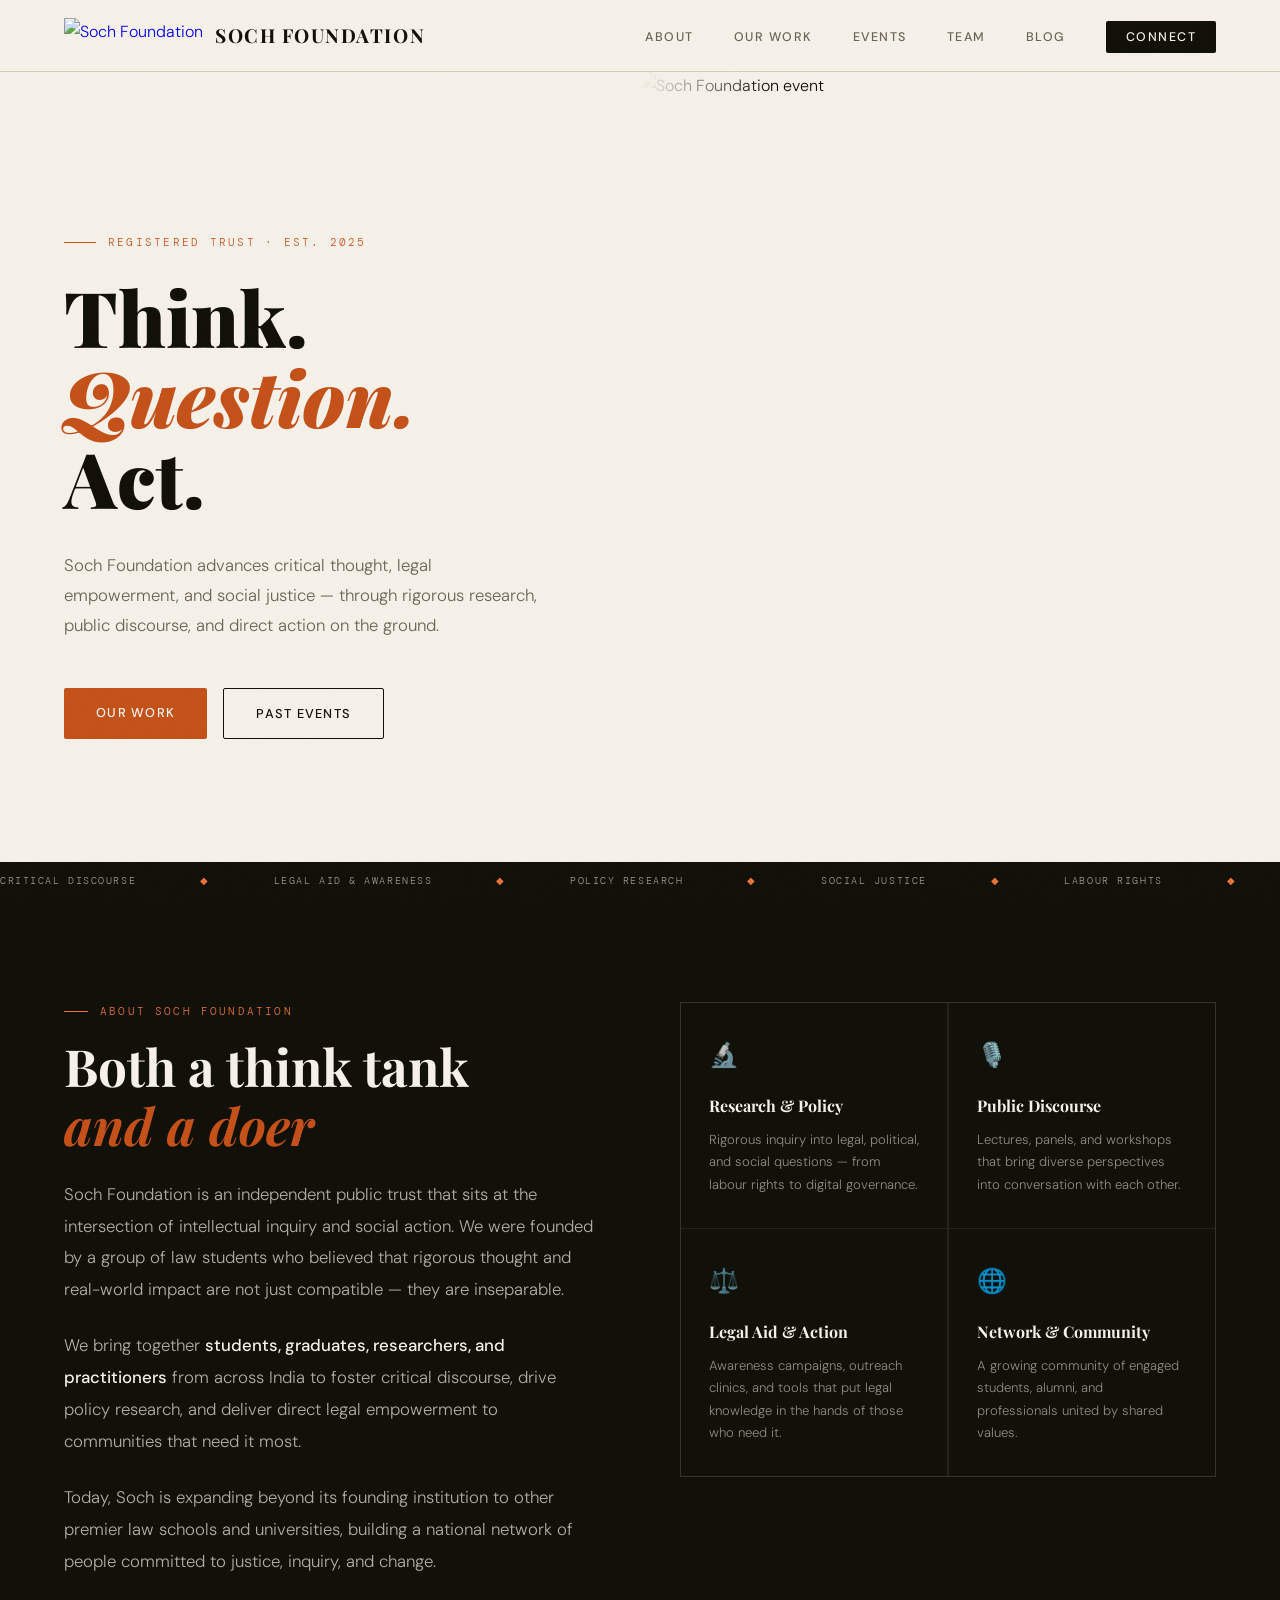
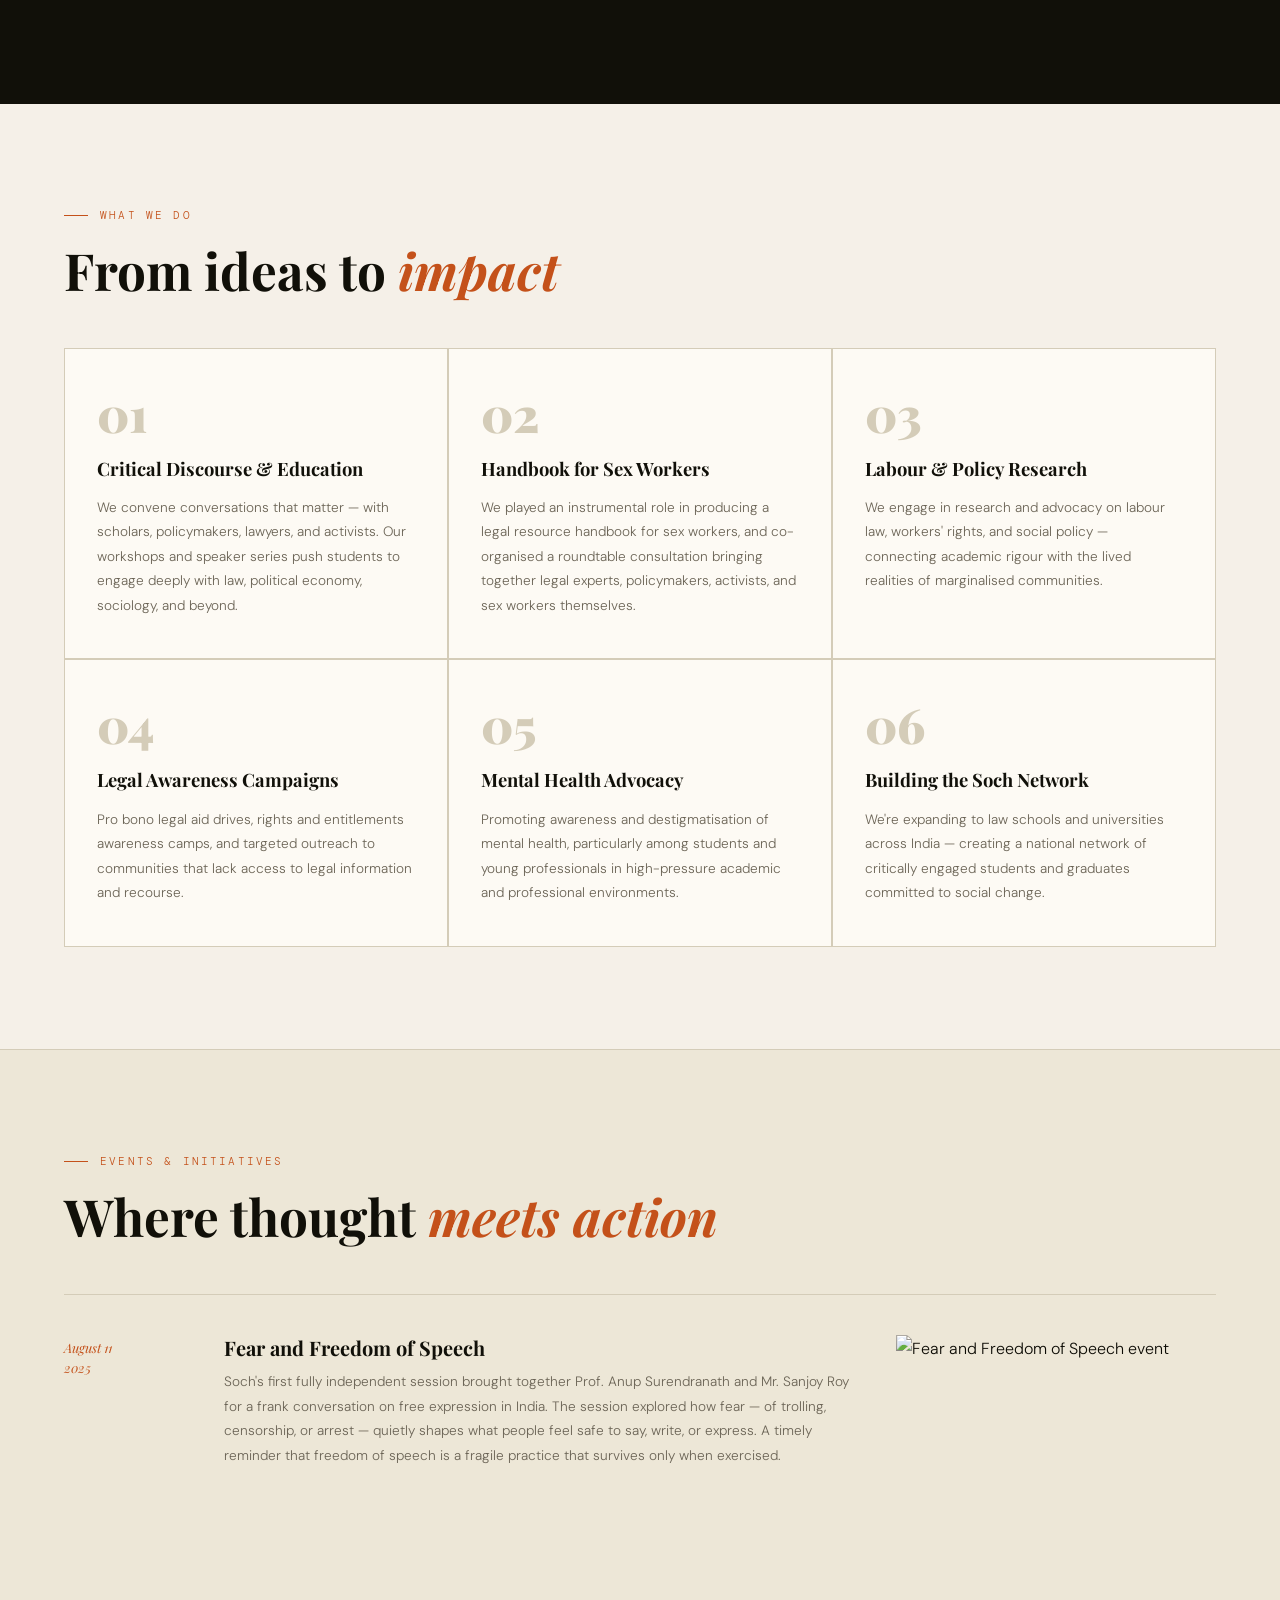
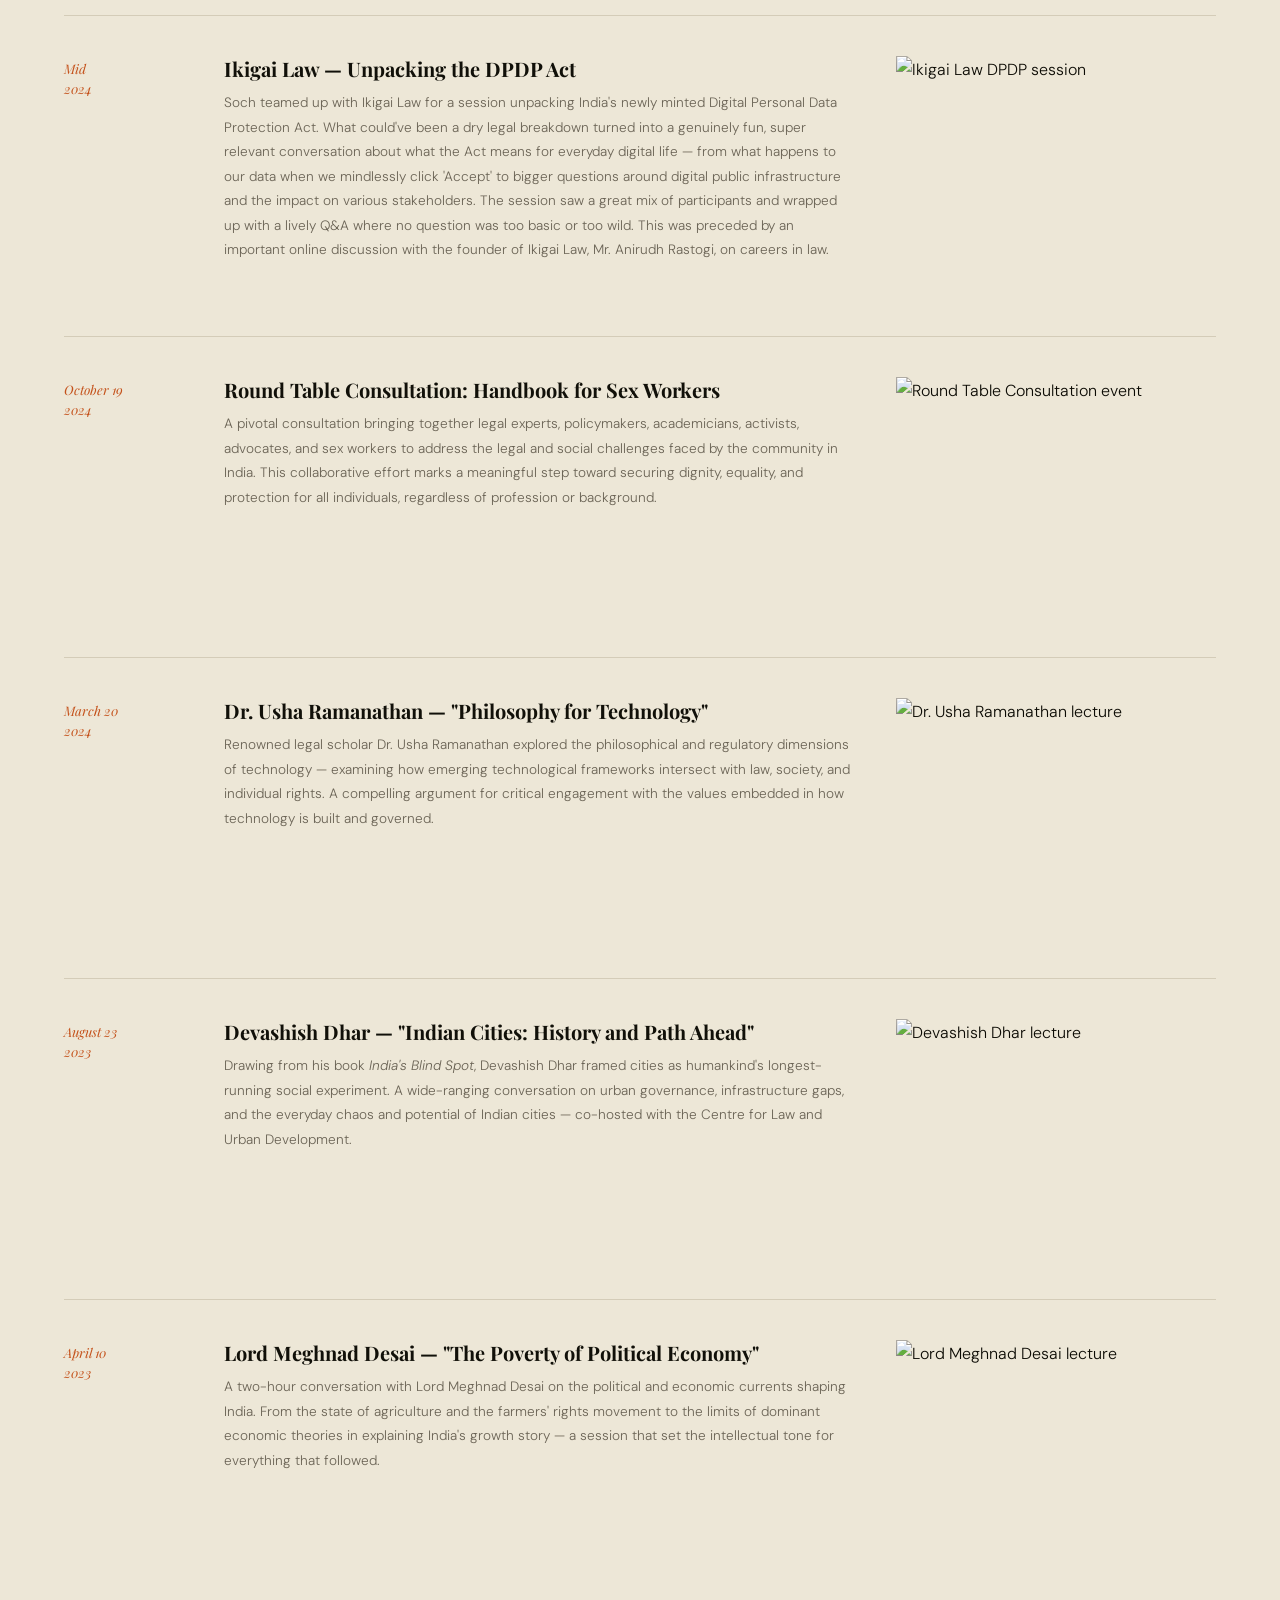
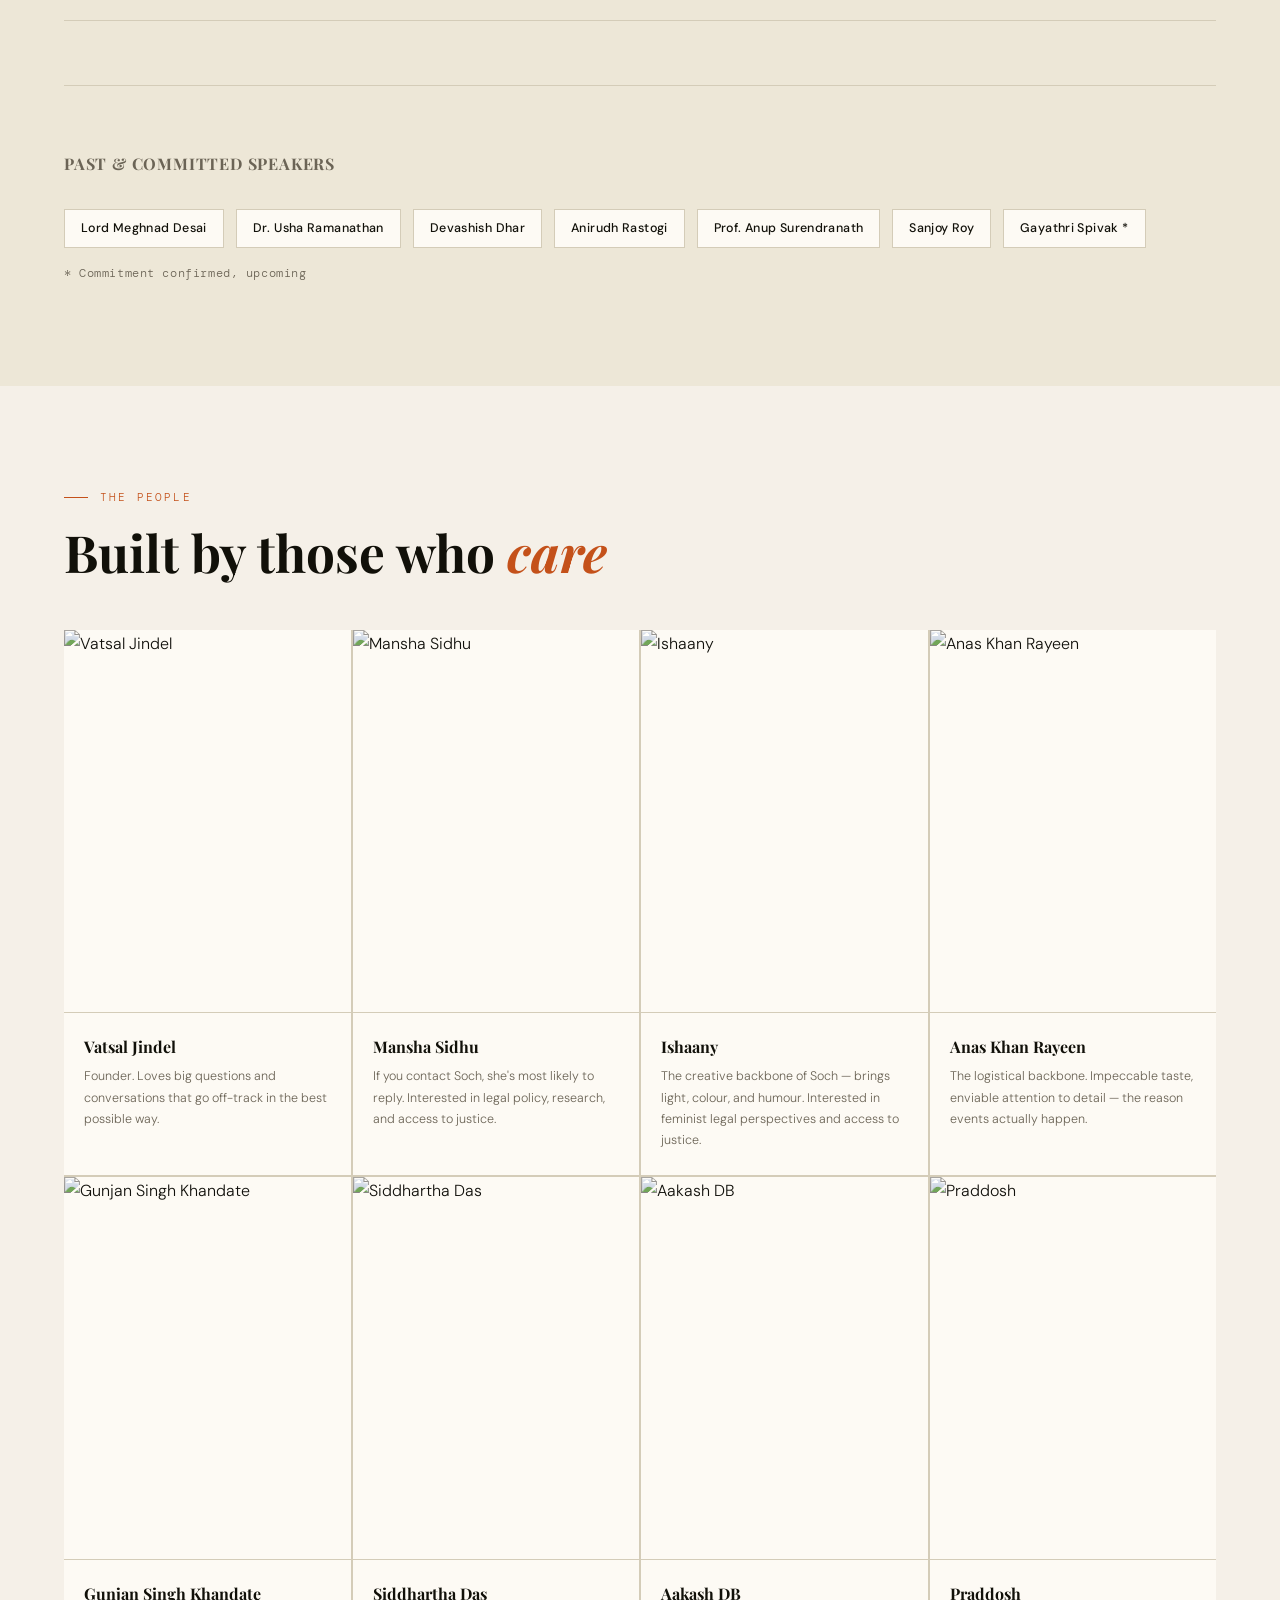
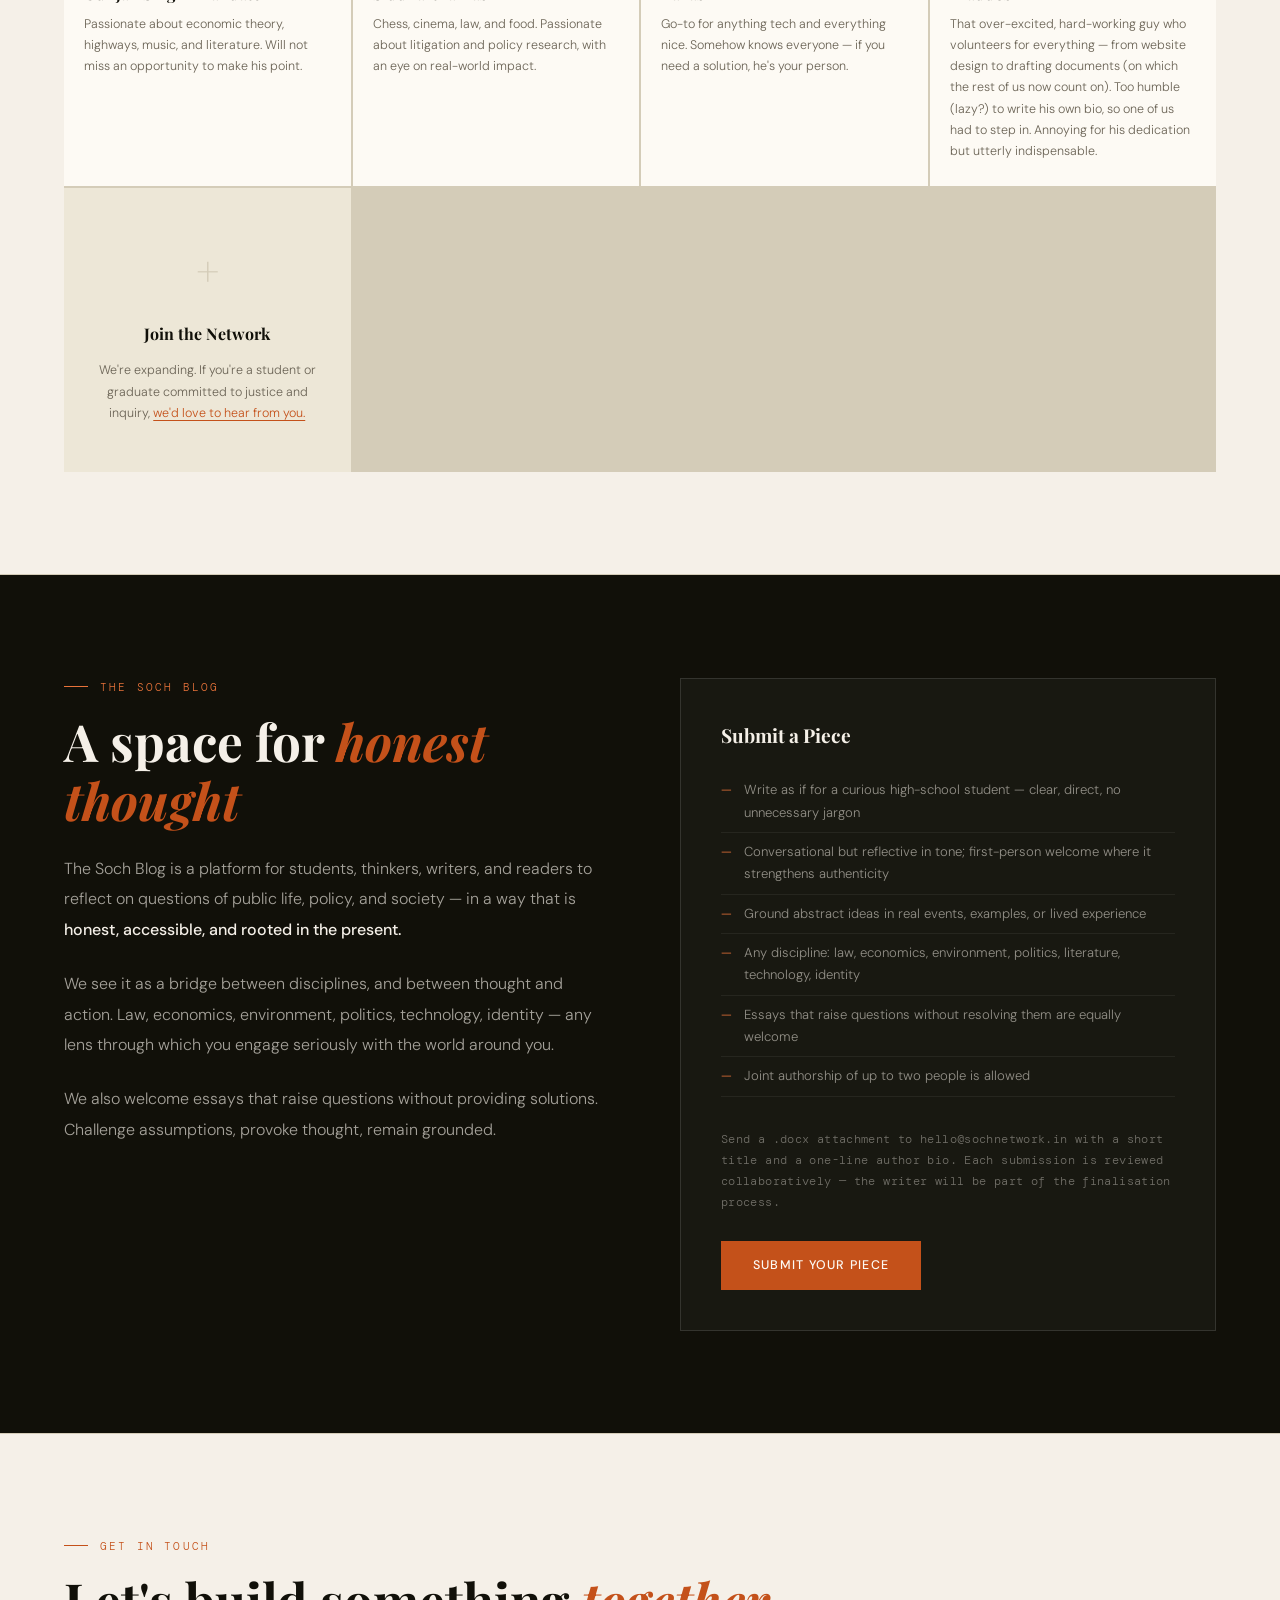
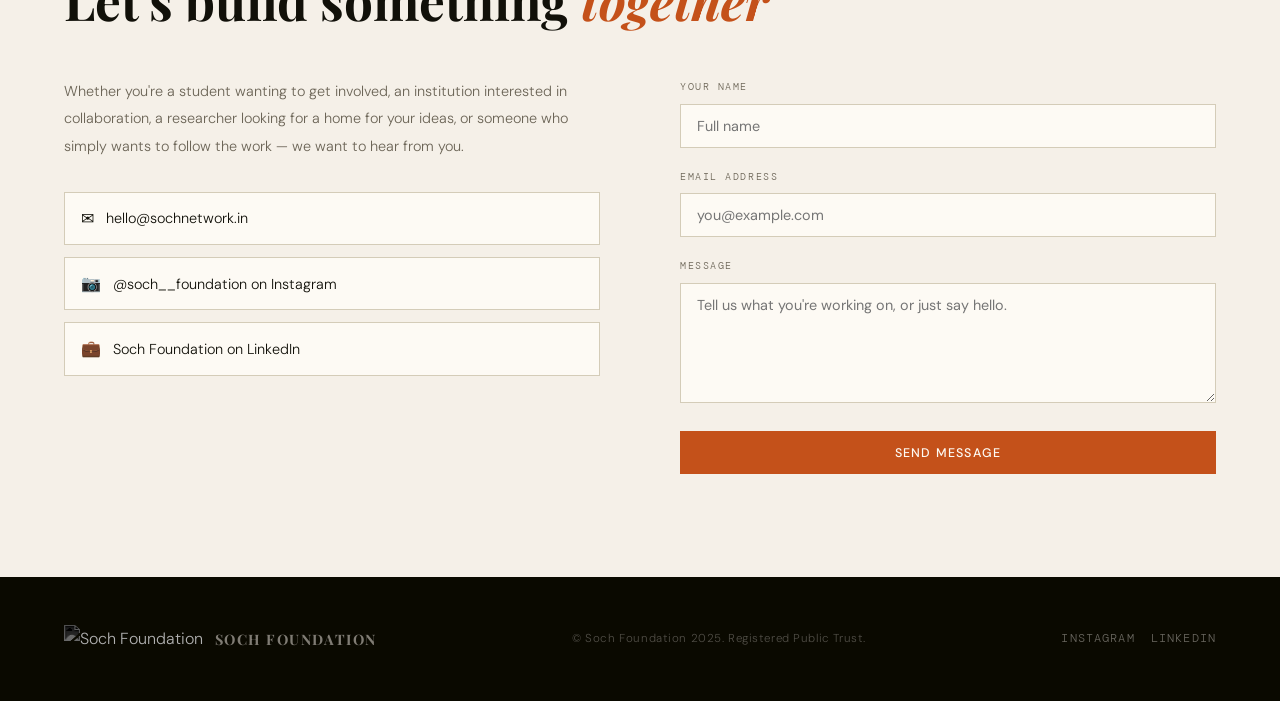
==== index.html @ 9647faf0 "Add files via upload" ====
<!DOCTYPE html>
<html lang="en">
<head>
<meta charset="UTF-8" />
<meta name="viewport" content="width=device-width, initial-scale=1.0" />
<title>Soch Foundation</title>
<meta name="description" content="Soch Foundation — A trust advancing critical thought, social justice, and legal empowerment through research, advocacy, and action." />
<link rel="preconnect" href="https://fonts.googleapis.com" />
<link rel="preconnect" href="https://fonts.gstatic.com" crossorigin />
<link href="https://fonts.googleapis.com/css2?family=Playfair+Display:ital,wght@0,400;0,700;0,900;1,400;1,700&family=DM+Sans:ital,wght@0,300;0,400;0,500;1,300&family=DM+Mono:wght@400;500&display=swap" rel="stylesheet" />

<style>
  :root {
    --ink: #111009;
    --paper: #F5F0E8;
    --cream: #EDE7D7;
    --rust: #C4511A;
    --rust-light: #E8733A;
    --muted: #6B6456;
    --border: #D4CCB8;
    --white: #FDFAF4;
  }

  *, *::before, *::after { box-sizing: border-box; margin: 0; padding: 0; }

  html { scroll-behavior: smooth; }

  body {
    background: var(--paper);
    color: var(--ink);
    font-family: 'DM Sans', sans-serif;
    font-weight: 300;
    line-height: 1.7;
    overflow-x: hidden;
  }

  /* ─── NOISE TEXTURE OVERLAY ─── */
  body::before {
    content: '';
    position: fixed;
    inset: 0;
    background-image: url("data:image/svg+xml,%3Csvg viewBox='0 0 256 256' xmlns='http://www.w3.org/2000/svg'%3E%3Cfilter id='noise'%3E%3CfeTurbulence type='fractalNoise' baseFrequency='0.9' numOctaves='4' stitchTiles='stitch'/%3E%3C/filter%3E%3Crect width='100%25' height='100%25' filter='url(%23noise)' opacity='0.04'/%3E%3C/svg%3E");
    pointer-events: none;
    z-index: 9999;
    opacity: 0.35;
  }

  /* ─── NAVBAR ─── */
  nav {
    position: fixed;
    top: 0; left: 0; right: 0;
    z-index: 100;
    display: flex;
    align-items: center;
    justify-content: space-between;
    padding: 0 clamp(1.5rem, 5vw, 4rem);
    height: 72px;
    background: var(--paper);
    border-bottom: 1px solid var(--border);
    transition: box-shadow 0.3s;
  }

  nav.scrolled { box-shadow: 0 2px 24px rgba(17,16,9,0.08); }

  .nav-logo {
    display: flex;
    align-items: center;
    gap: 0.75rem;
    text-decoration: none;
  }

  .nav-logo img {
    height: 36px;
    width: auto;
  }

  .nav-wordmark {
    font-family: 'Playfair Display', serif;
    font-size: 1.2rem;
    font-weight: 700;
    letter-spacing: 0.08em;
    color: var(--ink);
    text-transform: uppercase;
  }

  .nav-links {
    display: flex;
    align-items: center;
    gap: 2.5rem;
    list-style: none;
  }

  .nav-links a {
    text-decoration: none;
    font-size: 0.78rem;
    font-weight: 500;
    letter-spacing: 0.12em;
    text-transform: uppercase;
    color: var(--muted);
    transition: color 0.2s;
  }

  .nav-links a:hover { color: var(--rust); }

  .nav-cta {
    background: var(--ink) !important;
    color: var(--paper) !important;
    padding: 0.5rem 1.25rem !important;
    border-radius: 2px;
    transition: background 0.2s !important;
  }

  .nav-cta:hover { background: var(--rust) !important; color: var(--white) !important; }

  .nav-hamburger {
    display: none;
    flex-direction: column;
    gap: 5px;
    cursor: pointer;
    background: none;
    border: none;
    padding: 4px;
  }

  .nav-hamburger span {
    display: block;
    width: 24px;
    height: 1.5px;
    background: var(--ink);
    transition: all 0.3s;
  }

  /* ─── HERO ─── */
  #hero {
    min-height: 100vh;
    display: grid;
    grid-template-columns: 1fr 1fr;
    padding-top: 72px;
    position: relative;
    overflow: hidden;
  }

  .hero-left {
    display: flex;
    flex-direction: column;
    justify-content: center;
    padding: clamp(3rem, 8vw, 7rem) clamp(2rem, 5vw, 5rem);
    position: relative;
    z-index: 2;
  }

  .hero-eyebrow {
    font-family: 'DM Mono', monospace;
    font-size: 0.7rem;
    letter-spacing: 0.2em;
    text-transform: uppercase;
    color: var(--rust);
    margin-bottom: 1.5rem;
    display: flex;
    align-items: center;
    gap: 0.75rem;
  }

  .hero-eyebrow::before {
    content: '';
    display: block;
    width: 32px;
    height: 1px;
    background: var(--rust);
  }

  .hero-headline {
    font-family: 'Playfair Display', serif;
    font-size: clamp(3rem, 6vw, 5.5rem);
    font-weight: 900;
    line-height: 1.05;
    color: var(--ink);
    margin-bottom: 2rem;
  }

  .hero-headline em {
    font-style: italic;
    color: var(--rust);
  }

  .hero-body {
    font-size: 1.05rem;
    color: var(--muted);
    max-width: 480px;
    margin-bottom: 3rem;
    line-height: 1.8;
  }

  .hero-actions {
    display: flex;
    gap: 1rem;
    flex-wrap: wrap;
  }

  .btn-primary {
    background: var(--rust);
    color: var(--white);
    padding: 0.85rem 2rem;
    font-size: 0.8rem;
    font-weight: 500;
    letter-spacing: 0.1em;
    text-transform: uppercase;
    text-decoration: none;
    border-radius: 2px;
    transition: background 0.2s, transform 0.2s;
    display: inline-block;
  }

  .btn-primary:hover { background: var(--ink); transform: translateY(-1px); }

  .btn-outline {
    border: 1.5px solid var(--ink);
    color: var(--ink);
    padding: 0.85rem 2rem;
    font-size: 0.8rem;
    font-weight: 500;
    letter-spacing: 0.1em;
    text-transform: uppercase;
    text-decoration: none;
    border-radius: 2px;
    transition: all 0.2s;
    display: inline-block;
  }

  .btn-outline:hover { background: var(--ink); color: var(--paper); }

  .hero-right {
    position: relative;
    overflow: hidden;
  }

  .hero-right img {
    width: 100%;
    height: 100%;
    object-fit: cover;
    object-position: center top;
    filter: sepia(0.2) contrast(1.05);
  }

  .hero-right::after {
    content: '';
    position: absolute;
    inset: 0;
    background: linear-gradient(to right, var(--paper) 0%, transparent 20%);
  }

  .hero-ticker {
    position: absolute;
    bottom: 0;
    left: 0;
    right: 0;
    background: var(--ink);
    color: var(--paper);
    padding: 0.65rem 0;
    font-family: 'DM Mono', monospace;
    font-size: 0.65rem;
    letter-spacing: 0.15em;
    text-transform: uppercase;
    overflow: hidden;
    z-index: 10;
  }

  .ticker-track {
    display: flex;
    gap: 4rem;
    animation: ticker 30s linear infinite;
    white-space: nowrap;
  }

  .ticker-track span { opacity: 0.6; }
  .ticker-track strong { color: var(--rust-light); font-weight: 400; }

  @keyframes ticker {
    from { transform: translateX(0); }
    to { transform: translateX(-50%); }
  }

  /* ─── SECTION LAYOUT ─── */
  section {
    padding: clamp(4rem, 8vw, 7rem) clamp(1.5rem, 5vw, 4rem);
    max-width: 1280px;
    margin: 0 auto;
  }

  .section-label {
    font-family: 'DM Mono', monospace;
    font-size: 0.68rem;
    letter-spacing: 0.2em;
    text-transform: uppercase;
    color: var(--rust);
    margin-bottom: 1rem;
    display: flex;
    align-items: center;
    gap: 0.75rem;
  }

  .section-label::before {
    content: '';
    display: block;
    width: 24px;
    height: 1px;
    background: var(--rust);
  }

  .section-heading {
    font-family: 'Playfair Display', serif;
    font-size: clamp(2rem, 4vw, 3.2rem);
    font-weight: 700;
    line-height: 1.15;
    color: var(--ink);
    margin-bottom: 1.5rem;
  }

  .section-heading em { font-style: italic; color: var(--rust); }

  /* ─── DIVIDER ─── */
  .full-divider {
    width: 100%;
    height: 1px;
    background: var(--border);
    margin: 0;
  }

  /* ─── ABOUT / PILLARS ─── */
  #about {
    background: var(--ink);
    max-width: 100%;
    padding: clamp(4rem, 8vw, 7rem) clamp(1.5rem, 5vw, 5rem);
  }

  .about-inner {
    max-width: 1280px;
    margin: 0 auto;
    display: grid;
    grid-template-columns: 1fr 1fr;
    gap: 5rem;
    align-items: start;
  }

  #about .section-label { color: var(--rust-light); }
  #about .section-label::before { background: var(--rust-light); }
  #about .section-heading { color: var(--paper); }

  .about-text {
    font-size: 1.05rem;
    color: rgba(245,240,232,0.7);
    line-height: 1.9;
    margin-bottom: 1.5rem;
  }

  .about-text strong { color: var(--paper); font-weight: 500; }

  .pillars {
    display: grid;
    grid-template-columns: 1fr 1fr;
    gap: 1.5px;
    background: rgba(255,255,255,0.08);
    border: 1.5px solid rgba(255,255,255,0.08);
  }

  .pillar {
    background: var(--ink);
    padding: 2rem 1.75rem;
    border: none;
    transition: background 0.3s;
    cursor: default;
  }

  .pillar:hover { background: #1C1A10; }

  .pillar-icon {
    font-size: 1.5rem;
    margin-bottom: 1rem;
    opacity: 0.8;
  }

  .pillar-title {
    font-family: 'Playfair Display', serif;
    font-size: 1rem;
    font-weight: 700;
    color: var(--paper);
    margin-bottom: 0.6rem;
  }

  .pillar-desc {
    font-size: 0.82rem;
    color: rgba(245,240,232,0.55);
    line-height: 1.7;
  }

  /* ─── WORK ─── */
  .work-grid {
    display: grid;
    grid-template-columns: repeat(3, 1fr);
    gap: 2px;
    background: var(--border);
    border: 1px solid var(--border);
    margin-top: 3rem;
  }

  .work-card {
    background: var(--white);
    padding: 2.5rem 2rem;
    transition: background 0.3s;
  }

  .work-card:hover { background: var(--cream); }

  .work-number {
    font-family: 'Playfair Display', serif;
    font-size: 3rem;
    font-weight: 900;
    color: var(--border);
    line-height: 1;
    margin-bottom: 1rem;
  }

  .work-title {
    font-family: 'Playfair Display', serif;
    font-size: 1.15rem;
    font-weight: 700;
    color: var(--ink);
    margin-bottom: 0.75rem;
  }

  .work-body {
    font-size: 0.85rem;
    color: var(--muted);
    line-height: 1.8;
  }

  /* ─── EVENTS ─── */
  #events { background: var(--cream); max-width: 100%; padding: clamp(4rem, 8vw, 7rem) clamp(1.5rem, 5vw, 5rem); }
  .events-inner { max-width: 1280px; margin: 0 auto; }

  .events-list { margin-top: 3rem; }

  .event-item {
    display: grid;
    grid-template-columns: 120px 1fr 320px;
    gap: 2.5rem;
    align-items: start;
    padding: 2.5rem 0;
    border-top: 1px solid var(--border);
    transition: all 0.2s;
  }

  .event-item:last-child { border-bottom: 1px solid var(--border); }

  .event-date {
    font-family: 'Playfair Display', serif;
    font-style: italic;
    font-size: 0.82rem;
    color: var(--rust);
    padding-top: 0.2rem;
    line-height: 1.5;
  }

  .event-title {
    font-family: 'Playfair Display', serif;
    font-size: 1.25rem;
    font-weight: 700;
    color: var(--ink);
    margin-bottom: 0.6rem;
    line-height: 1.3;
  }

  .event-desc {
    font-size: 0.85rem;
    color: var(--muted);
    line-height: 1.8;
  }

  .event-img {
    width: 100%;
    aspect-ratio: 4/3;
    object-fit: cover;
    filter: sepia(0.15) contrast(1.05);
    transition: filter 0.3s;
  }

  .event-item:hover .event-img { filter: sepia(0) contrast(1.05); }

  /* ─── SPEAKERS ─── */
  .speakers-section { margin-top: 4rem; padding-top: 4rem; border-top: 1px solid var(--border); }

  .speakers-heading {
    font-family: 'Playfair Display', serif;
    font-size: 1rem;
    font-weight: 700;
    letter-spacing: 0.05em;
    color: var(--muted);
    text-transform: uppercase;
    margin-bottom: 2rem;
  }

  .speakers-grid {
    display: flex;
    flex-wrap: wrap;
    gap: 0.75rem;
  }

  .speaker-tag {
    background: var(--white);
    border: 1px solid var(--border);
    padding: 0.5rem 1rem;
    font-size: 0.78rem;
    font-weight: 500;
    color: var(--ink);
    letter-spacing: 0.03em;
    transition: all 0.2s;
  }

  .speaker-tag:hover { background: var(--rust); color: var(--white); border-color: var(--rust); }

  /* ─── TEAM ─── */
  .team-grid {
    display: grid;
    grid-template-columns: repeat(4, 1fr);
    gap: 2px;
    background: var(--border);
    margin-top: 3rem;
  }

  .team-card {
    background: var(--white);
    overflow: hidden;
    position: relative;
  }

  .team-photo {
    width: 100%;
    aspect-ratio: 3/4;
    object-fit: cover;
    object-position: center top;
    filter: grayscale(0.3) sepia(0.1);
    display: block;
    transition: filter 0.4s;
  }

  .team-card:hover .team-photo { filter: grayscale(0) sepia(0); }

  .team-info {
    padding: 1.25rem 1.25rem 1.5rem;
    border-top: 1px solid var(--border);
  }

  .team-name {
    font-family: 'Playfair Display', serif;
    font-size: 1rem;
    font-weight: 700;
    color: var(--ink);
    margin-bottom: 0.4rem;
  }

  .team-bio {
    font-size: 0.78rem;
    color: var(--muted);
    line-height: 1.7;
  }

  /* ─── PARTNERS ─── */
  #partners { background: var(--ink); max-width: 100%; padding: 3.5rem clamp(1.5rem, 5vw, 5rem); }
  .partners-inner { max-width: 1280px; margin: 0 auto; }
  .partners-label { font-family: 'DM Mono', monospace; font-size: 0.62rem; letter-spacing: 0.2em; text-transform: uppercase; color: rgba(245,240,232,0.4); margin-bottom: 2rem; }

  .partners-row {
    display: flex;
    flex-wrap: wrap;
    gap: 0.5rem;
    align-items: center;
  }

  .partner-name {
    font-family: 'Playfair Display', serif;
    font-size: 0.85rem;
    color: rgba(245,240,232,0.5);
    padding: 0.4rem 0.9rem;
    border: 1px solid rgba(255,255,255,0.1);
    transition: all 0.2s;
    cursor: default;
  }

  .partner-name:hover { color: var(--paper); border-color: rgba(255,255,255,0.3); }

  /* ─── BLOG ─── */
  #blog { background: var(--ink); max-width: 100%; padding: clamp(4rem, 8vw, 7rem) clamp(1.5rem, 5vw, 5rem); }
  .blog-inner { max-width: 1280px; margin: 0 auto; display: grid; grid-template-columns: 1fr 1fr; gap: 5rem; align-items: start; }
  #blog .section-label { color: var(--rust-light); }
  #blog .section-label::before { background: var(--rust-light); }
  #blog .section-heading { color: var(--paper); }

  .blog-philosophy {
    font-size: 1rem;
    color: rgba(245,240,232,0.65);
    line-height: 1.9;
    margin-bottom: 1.5rem;
  }

  .blog-philosophy strong { color: var(--paper); font-weight: 500; }

  .blog-submit-box {
    border: 1px solid rgba(255,255,255,0.12);
    padding: 2.5rem;
    background: rgba(255,255,255,0.03);
  }

  .blog-submit-title {
    font-family: 'Playfair Display', serif;
    font-size: 1.2rem;
    font-weight: 700;
    color: var(--paper);
    margin-bottom: 1.25rem;
  }

  .blog-guidelines {
    list-style: none;
    margin-bottom: 2rem;
  }

  .blog-guidelines li {
    font-size: 0.82rem;
    color: rgba(245,240,232,0.55);
    line-height: 1.7;
    padding: 0.5rem 0;
    border-bottom: 1px solid rgba(255,255,255,0.06);
    display: flex;
    gap: 0.75rem;
  }

  .blog-guidelines li::before {
    content: '—';
    color: var(--rust-light);
    flex-shrink: 0;
  }

  .blog-submit-note {
    font-size: 0.78rem;
    color: rgba(245,240,232,0.4);
    line-height: 1.7;
    margin-bottom: 1.75rem;
    font-family: 'DM Mono', monospace;
    letter-spacing: 0.03em;
  }

  .btn-blog {
    display: inline-block;
    background: var(--rust);
    color: var(--white);
    padding: 0.85rem 2rem;
    font-size: 0.78rem;
    font-weight: 500;
    letter-spacing: 0.1em;
    text-transform: uppercase;
    text-decoration: none;
    transition: background 0.2s;
  }

  .btn-blog:hover { background: var(--rust-light); }

  @media (max-width: 900px) {
    .blog-inner { grid-template-columns: 1fr; gap: 3rem; }
  }


  .contact-grid {
    display: grid;
    grid-template-columns: 1fr 1fr;
    gap: 5rem;
    margin-top: 3rem;
  }

  .contact-info p {
    font-size: 0.9rem;
    color: var(--muted);
    line-height: 1.9;
    margin-bottom: 2rem;
  }

  .contact-links {
    display: flex;
    flex-direction: column;
    gap: 0.75rem;
  }

  .contact-link {
    display: flex;
    align-items: center;
    gap: 0.75rem;
    text-decoration: none;
    color: var(--ink);
    font-size: 0.9rem;
    padding: 0.75rem 1rem;
    border: 1px solid var(--border);
    transition: all 0.2s;
    background: var(--white);
  }

  .contact-link:hover { border-color: var(--rust); color: var(--rust); background: var(--cream); }

  .contact-link span { font-size: 1rem; }

  .contact-form {}

  .form-row { margin-bottom: 1.25rem; }

  .form-label {
    display: block;
    font-family: 'DM Mono', monospace;
    font-size: 0.65rem;
    letter-spacing: 0.15em;
    text-transform: uppercase;
    color: var(--muted);
    margin-bottom: 0.5rem;
  }

  .form-input,
  .form-textarea {
    width: 100%;
    background: var(--white);
    border: 1px solid var(--border);
    padding: 0.75rem 1rem;
    font-family: 'DM Sans', sans-serif;
    font-size: 0.9rem;
    color: var(--ink);
    outline: none;
    transition: border-color 0.2s;
    border-radius: 0;
    -webkit-appearance: none;
  }

  .form-input:focus,
  .form-textarea:focus { border-color: var(--rust); }

  .form-textarea { height: 120px; resize: vertical; }

  .form-submit {
    background: var(--rust);
    color: var(--white);
    border: none;
    padding: 0.85rem 2rem;
    font-family: 'DM Sans', sans-serif;
    font-size: 0.78rem;
    font-weight: 500;
    letter-spacing: 0.1em;
    text-transform: uppercase;
    cursor: pointer;
    transition: background 0.2s;
    width: 100%;
    border-radius: 0;
  }

  .form-submit:hover { background: var(--ink); }

  /* ─── FOOTER ─── */
  footer {
    background: #0A0900;
    padding: 3rem clamp(1.5rem, 5vw, 5rem);
    display: flex;
    align-items: center;
    justify-content: space-between;
    flex-wrap: wrap;
    gap: 1.5rem;
  }

  .footer-logo {
    display: flex;
    align-items: center;
    gap: 0.75rem;
  }

  .footer-logo img { height: 28px; filter: invert(1) sepia(1) saturate(0) brightness(0.7); }

  .footer-wordmark {
    font-family: 'Playfair Display', serif;
    font-size: 0.9rem;
    font-weight: 700;
    letter-spacing: 0.1em;
    text-transform: uppercase;
    color: rgba(245,240,232,0.5);
  }

  .footer-copy {
    font-size: 0.72rem;
    color: rgba(245,240,232,0.3);
    letter-spacing: 0.05em;
  }

  .footer-social {
    display: flex;
    gap: 1rem;
  }

  .footer-social a {
    text-decoration: none;
    font-size: 0.72rem;
    letter-spacing: 0.1em;
    text-transform: uppercase;
    color: rgba(245,240,232,0.4);
    transition: color 0.2s;
    font-family: 'DM Mono', monospace;
  }

  .footer-social a:hover { color: var(--rust-light); }

  /* ─── ANIMATIONS ─── */
  .fade-up {
    opacity: 0;
    transform: translateY(24px);
    transition: opacity 0.7s ease, transform 0.7s ease;
  }

  .fade-up.visible {
    opacity: 1;
    transform: translateY(0);
  }

  /* ─── MOBILE MENU ─── */
  .mobile-menu {
    display: none;
    position: fixed;
    inset: 0;
    background: var(--paper);
    z-index: 200;
    flex-direction: column;
    align-items: center;
    justify-content: center;
    gap: 2.5rem;
    padding-top: 72px;
  }

  .mobile-menu.open { display: flex; }

  .mobile-menu a {
    font-family: 'Playfair Display', serif;
    font-size: 2rem;
    font-weight: 700;
    color: var(--ink);
    text-decoration: none;
    transition: color 0.2s;
  }

  .mobile-menu a:hover { color: var(--rust); }

  .mobile-close {
    position: absolute;
    top: 1.25rem;
    right: 1.5rem;
    font-size: 1.5rem;
    background: none;
    border: none;
    cursor: pointer;
    color: var(--ink);
    padding: 0.5rem;
  }

  /* ─── RESPONSIVE ─── */
  @media (max-width: 900px) {
    #hero { grid-template-columns: 1fr; }
    .hero-right { height: 50vw; max-height: 400px; }
    .hero-right::after { background: linear-gradient(to bottom, var(--paper) 0%, transparent 15%); }
    .about-inner { grid-template-columns: 1fr; gap: 3rem; }
    .pillars { grid-template-columns: 1fr 1fr; }
    .work-grid { grid-template-columns: 1fr 1fr; }
    .event-item { grid-template-columns: 1fr; gap: 1rem; }
    .event-date { padding-top: 0; }
    .event-img { max-width: 100%; }
    .team-grid { grid-template-columns: 1fr 1fr; }
    .contact-grid { grid-template-columns: 1fr; gap: 3rem; }
    .nav-links { display: none; }
    .nav-hamburger { display: flex; }
  }

  @media (max-width: 600px) {
    .work-grid { grid-template-columns: 1fr; }
    .team-grid { grid-template-columns: 1fr 1fr; }
    .pillars { grid-template-columns: 1fr; }
  }
</style>
</head>
<body>

<!-- NAV -->
<nav id="navbar">
  <a href="#" class="nav-logo">
    <img src="images/logo.png" alt="Soch Foundation" />
    <span class="nav-wordmark">Soch Foundation</span>
  </a>
  <ul class="nav-links">
    <li><a href="#about">About</a></li>
    <li><a href="#work">Our Work</a></li>
    <li><a href="#events">Events</a></li>
    <li><a href="#team">Team</a></li>
    <li><a href="#blog">Blog</a></li>
    <li><a href="#contact" class="nav-cta">Connect</a></li>
  </ul>
  <button class="nav-hamburger" id="hamburger" aria-label="Menu">
    <span></span><span></span><span></span>
  </button>
</nav>

<!-- MOBILE MENU -->
<div class="mobile-menu" id="mobileMenu">
  <button class="mobile-close" id="mobileClose">✕</button>
  <a href="#about" class="mobile-link">About</a>
  <a href="#work" class="mobile-link">Our Work</a>
  <a href="#events" class="mobile-link">Events</a>
  <a href="#team" class="mobile-link">Team</a>
  <a href="#blog" class="mobile-link">Blog</a>
  <a href="#contact" class="mobile-link">Connect</a>
</div>

<!-- HERO -->
<div id="hero">
  <div class="hero-left">
    <div class="hero-eyebrow fade-up">Registered Trust · Est. 2025</div>
    <h1 class="hero-headline fade-up">
      Think.<br/>
      <em>Question.</em><br/>
      Act.
    </h1>
    <p class="hero-body fade-up">
      Soch Foundation advances critical thought, legal empowerment, and social justice — through rigorous research, public discourse, and direct action on the ground.
    </p>
    <div class="hero-actions fade-up">
      <a href="#work" class="btn-primary">Our Work</a>
      <a href="#events" class="btn-outline">Past Events</a>
    </div>
  </div>
  <div class="hero-right">
    <img src="images/event2.jpg" alt="Soch Foundation event" />
  </div>
  <div class="hero-ticker">
    <div class="ticker-track">
      <span>Critical Discourse</span>
      <strong>◆</strong>
      <span>Legal Aid &amp; Awareness</span>
      <strong>◆</strong>
      <span>Policy Research</span>
      <strong>◆</strong>
      <span>Social Justice</span>
      <strong>◆</strong>
      <span>Labour Rights</span>
      <strong>◆</strong>
      <span>Access to Justice</span>
      <strong>◆</strong>
      <span>Sex Workers' Rights</span>
      <strong>◆</strong>
      <span>Mental Health Awareness</span>
      <strong>◆</strong>
      &nbsp;&nbsp;&nbsp;&nbsp;
      <span>Critical Discourse</span>
      <strong>◆</strong>
      <span>Legal Aid &amp; Awareness</span>
      <strong>◆</strong>
      <span>Policy Research</span>
      <strong>◆</strong>
      <span>Social Justice</span>
      <strong>◆</strong>
      <span>Labour Rights</span>
      <strong>◆</strong>
      <span>Access to Justice</span>
      <strong>◆</strong>
      <span>Sex Workers' Rights</span>
      <strong>◆</strong>
      <span>Mental Health Awareness</span>
      <strong>◆</strong>
    </div>
  </div>
</div>

<!-- ABOUT -->
<div id="about">
  <div class="about-inner">
    <div>
      <div class="section-label">About Soch Foundation</div>
      <h2 class="section-heading">Both a think tank<br/><em>and a doer</em></h2>
      <p class="about-text">
        Soch Foundation is an independent public trust that sits at the intersection of intellectual inquiry and social action. We were founded by a group of law students who believed that rigorous thought and real-world impact are not just compatible — they are inseparable.
      </p>
      <p class="about-text">
        We bring together <strong>students, graduates, researchers, and practitioners</strong> from across India to foster critical discourse, drive policy research, and deliver direct legal empowerment to communities that need it most.
      </p>
      <p class="about-text">
        Today, Soch is expanding beyond its founding institution to other premier law schools and universities, building a national network of people committed to justice, inquiry, and change.
      </p>
    </div>
    <div class="pillars fade-up">
      <div class="pillar">
        <div class="pillar-icon">🔬</div>
        <div class="pillar-title">Research & Policy</div>
        <div class="pillar-desc">Rigorous inquiry into legal, political, and social questions — from labour rights to digital governance.</div>
      </div>
      <div class="pillar">
        <div class="pillar-icon">🎙️</div>
        <div class="pillar-title">Public Discourse</div>
        <div class="pillar-desc">Lectures, panels, and workshops that bring diverse perspectives into conversation with each other.</div>
      </div>
      <div class="pillar">
        <div class="pillar-icon">⚖️</div>
        <div class="pillar-title">Legal Aid & Action</div>
        <div class="pillar-desc">Awareness campaigns, outreach clinics, and tools that put legal knowledge in the hands of those who need it.</div>
      </div>
      <div class="pillar">
        <div class="pillar-icon">🌐</div>
        <div class="pillar-title">Network & Community</div>
        <div class="pillar-desc">A growing community of engaged students, alumni, and professionals united by shared values.</div>
      </div>
    </div>
  </div>
</div>

<!-- WORK -->
<section id="work">
  <div class="section-label">What We Do</div>
  <h2 class="section-heading">From ideas to <em>impact</em></h2>
  <div class="work-grid fade-up">
    <div class="work-card">
      <div class="work-number">01</div>
      <div class="work-title">Critical Discourse & Education</div>
      <div class="work-body">We convene conversations that matter — with scholars, policymakers, lawyers, and activists. Our workshops and speaker series push students to engage deeply with law, political economy, sociology, and beyond.</div>
    </div>
    <div class="work-card">
      <div class="work-number">02</div>
      <div class="work-title">Handbook for Sex Workers</div>
      <div class="work-body">We played an instrumental role in producing a legal resource handbook for sex workers, and co-organised a roundtable consultation bringing together legal experts, policymakers, activists, and sex workers themselves.</div>
    </div>
    <div class="work-card">
      <div class="work-number">03</div>
      <div class="work-title">Labour & Policy Research</div>
      <div class="work-body">We engage in research and advocacy on labour law, workers' rights, and social policy — connecting academic rigour with the lived realities of marginalised communities.</div>
    </div>
    <div class="work-card">
      <div class="work-number">04</div>
      <div class="work-title">Legal Awareness Campaigns</div>
      <div class="work-body">Pro bono legal aid drives, rights and entitlements awareness camps, and targeted outreach to communities that lack access to legal information and recourse.</div>
    </div>
    <div class="work-card">
      <div class="work-number">05</div>
      <div class="work-title">Mental Health Advocacy</div>
      <div class="work-body">Promoting awareness and destigmatisation of mental health, particularly among students and young professionals in high-pressure academic and professional environments.</div>
    </div>
    <div class="work-card">
      <div class="work-number">06</div>
      <div class="work-title">Building the Soch Network</div>
      <div class="work-body">We're expanding to law schools and universities across India — creating a national network of critically engaged students and graduates committed to social change.</div>
    </div>
  </div>
</section>

<div class="full-divider"></div>

<!-- EVENTS -->
<div id="events">
  <div class="events-inner">
    <div class="section-label">Events & Initiatives</div>
    <h2 class="section-heading">Where thought <em>meets action</em></h2>

    <div class="events-list">

      <!-- Event 1 -->
      <div class="event-item fade-up">
        <div class="event-date">August 11<br/>2025</div>
        <div>
          <div class="event-title">Fear and Freedom of Speech</div>
          <div class="event-desc">
            Soch's first fully independent session brought together Prof. Anup Surendranath and Mr. Sanjoy Roy for a frank conversation on free expression in India. The session explored how fear — of trolling, censorship, or arrest — quietly shapes what people feel safe to say, write, or express. A timely reminder that freedom of speech is a fragile practice that survives only when exercised.
          </div>
        </div>
        <img class="event-img" src="images/event1.avif" alt="Fear and Freedom of Speech event" />
      </div>

      <!-- Event Ikigai -->
      <div class="event-item fade-up">
        <div class="event-date">Mid<br/>2024</div>
        <div>
          <div class="event-title">Ikigai Law — Unpacking the DPDP Act</div>
          <div class="event-desc">
            Soch teamed up with Ikigai Law for a session unpacking India's newly minted Digital Personal Data Protection Act. What could've been a dry legal breakdown turned into a genuinely fun, super relevant conversation about what the Act means for everyday digital life — from what happens to our data when we mindlessly click 'Accept' to bigger questions around digital public infrastructure and the impact on various stakeholders. The session saw a great mix of participants and wrapped up with a lively Q&amp;A where no question was too basic or too wild. This was preceded by an important online discussion with the founder of Ikigai Law, Mr. Anirudh Rastogi, on careers in law.
          </div>
        </div>
        <img class="event-img" src="images/event-ikigai.jpg" alt="Ikigai Law DPDP session" />
      </div>

      <!-- Event 2 -->
      <div class="event-item fade-up">
        <div class="event-date">October 19<br/>2024</div>
        <div>
          <div class="event-title">Round Table Consultation: Handbook for Sex Workers</div>
          <div class="event-desc">
            A pivotal consultation bringing together legal experts, policymakers, academicians, activists, advocates, and sex workers to address the legal and social challenges faced by the community in India. This collaborative effort marks a meaningful step toward securing dignity, equality, and protection for all individuals, regardless of profession or background.
          </div>
        </div>
        <img class="event-img" src="images/event2.webp" alt="Round Table Consultation event" />
      </div>

      <!-- Event 3 -->
      <div class="event-item fade-up">
        <div class="event-date">March 20<br/>2024</div>
        <div>
          <div class="event-title">Dr. Usha Ramanathan — "Philosophy for Technology"</div>
          <div class="event-desc">
            Renowned legal scholar Dr. Usha Ramanathan explored the philosophical and regulatory dimensions of technology — examining how emerging technological frameworks intersect with law, society, and individual rights. A compelling argument for critical engagement with the values embedded in how technology is built and governed.
          </div>
        </div>
        <img class="event-img" src="images/event3.jpg" alt="Dr. Usha Ramanathan lecture" />
      </div>

      <!-- Event 4 -->
      <div class="event-item fade-up">
        <div class="event-date">August 23<br/>2023</div>
        <div>
          <div class="event-title">Devashish Dhar — "Indian Cities: History and Path Ahead"</div>
          <div class="event-desc">
            Drawing from his book <em>India's Blind Spot</em>, Devashish Dhar framed cities as humankind's longest-running social experiment. A wide-ranging conversation on urban governance, infrastructure gaps, and the everyday chaos and potential of Indian cities — co-hosted with the Centre for Law and Urban Development.
          </div>
        </div>
        <img class="event-img" src="images/event4.jpg" alt="Devashish Dhar lecture" />
      </div>

      <!-- Event 5 -->
      <div class="event-item fade-up">
        <div class="event-date">April 10<br/>2023</div>
        <div>
          <div class="event-title">Lord Meghnad Desai — "The Poverty of Political Economy"</div>
          <div class="event-desc">
            A two-hour conversation with Lord Meghnad Desai on the political and economic currents shaping India. From the state of agriculture and the farmers' rights movement to the limits of dominant economic theories in explaining India's growth story — a session that set the intellectual tone for everything that followed.
          </div>
        </div>
        <img class="event-img" src="images/event5.jpg" alt="Lord Meghnad Desai lecture" />
      </div>

    </div>

    <!-- Committed Speakers -->
    <div class="speakers-section fade-up">
      <div class="speakers-heading">Past &amp; Committed Speakers</div>
      <div class="speakers-grid">
        <div class="speaker-tag">Lord Meghnad Desai</div>
        <div class="speaker-tag">Dr. Usha Ramanathan</div>
        <div class="speaker-tag">Devashish Dhar</div>
        <div class="speaker-tag">Anirudh Rastogi</div>
        <div class="speaker-tag">Prof. Anup Surendranath</div>
        <div class="speaker-tag">Sanjoy Roy</div>
        <div class="speaker-tag">Gayathri Spivak *</div>
      </div>
      <p style="font-size:0.72rem;color:var(--muted);margin-top:1rem;font-family:'DM Mono',monospace;letter-spacing:0.05em;">* Commitment confirmed, upcoming</p>
    </div>

  </div>
</div>



<!-- TEAM -->
<section id="team">
  <div class="section-label">The People</div>
  <h2 class="section-heading">Built by those who <em>care</em></h2>
  <div class="team-grid fade-up">

    <div class="team-card">
      <img class="team-photo"
        src="images/team-vatsal.jpg"
        alt="Vatsal Jindel" />
      <div class="team-info">
        <div class="team-name">Vatsal Jindel</div>
        <div class="team-bio">Founder. Loves big questions and conversations that go off-track in the best possible way.</div>
      </div>
    </div>

    <div class="team-card">
      <img class="team-photo"
        src="images/team-mansha.jpg"
        alt="Mansha Sidhu" />
      <div class="team-info">
        <div class="team-name">Mansha Sidhu</div>
        <div class="team-bio">If you contact Soch, she's most likely to reply. Interested in legal policy, research, and access to justice.</div>
      </div>
    </div>

    <div class="team-card">
      <img class="team-photo"
        src="images/team-ishaany.jpg"
        alt="Ishaany" />
      <div class="team-info">
        <div class="team-name">Ishaany</div>
        <div class="team-bio">The creative backbone of Soch — brings light, colour, and humour. Interested in feminist legal perspectives and access to justice.</div>
      </div>
    </div>

    <div class="team-card">
      <img class="team-photo"
        src="images/team-anas.jpg"
        alt="Anas Khan Rayeen" />
      <div class="team-info">
        <div class="team-name">Anas Khan Rayeen</div>
        <div class="team-bio">The logistical backbone. Impeccable taste, enviable attention to detail — the reason events actually happen.</div>
      </div>
    </div>

    <div class="team-card">
      <img class="team-photo"
        src="images/team-gunjan.jpg"
        alt="Gunjan Singh Khandate" />
      <div class="team-info">
        <div class="team-name">Gunjan Singh Khandate</div>
        <div class="team-bio">Passionate about economic theory, highways, music, and literature. Will not miss an opportunity to make his point.</div>
      </div>
    </div>

    <div class="team-card">
      <img class="team-photo"
        src="images/team-siddhartha.jpg"
        alt="Siddhartha Das" />
      <div class="team-info">
        <div class="team-name">Siddhartha Das</div>
        <div class="team-bio">Chess, cinema, law, and food. Passionate about litigation and policy research, with an eye on real-world impact.</div>
      </div>
    </div>

    <div class="team-card">
      <img class="team-photo"
        src="images/team-aakash.jpg"
        alt="Aakash DB" />
      <div class="team-info">
        <div class="team-name">Aakash DB</div>
        <div class="team-bio">Go-to for anything tech and everything nice. Somehow knows everyone — if you need a solution, he's your person.</div>
      </div>
    </div>

    <div class="team-card">
      <img class="team-photo"
        src="images/team-praddosh.jpg"
        alt="Praddosh" />
      <div class="team-info">
        <div class="team-name">Praddosh</div>
        <div class="team-bio">That over-excited, hard-working guy who volunteers for everything — from website design to drafting documents (on which the rest of us now count on). Too humble (lazy?) to write his own bio, so one of us had to step in. Annoying for his dedication but utterly indispensable.</div>
      </div>
    </div>

    <div class="team-card" style="background:var(--cream);display:flex;flex-direction:column;justify-content:center;align-items:center;padding:3rem 2rem;text-align:center;">
      <div style="font-family:'Playfair Display',serif;font-size:2.5rem;color:var(--border);margin-bottom:1rem;">+</div>
      <div class="team-name">Join the Network</div>
      <div class="team-bio" style="margin-top:0.4rem;">We're expanding. If you're a student or graduate committed to justice and inquiry, <a href="#contact" style="color:var(--rust);text-underline-offset:3px;">we'd love to hear from you.</a></div>
    </div>

  </div>
</section>

<div class="full-divider"></div>

<!-- BLOG -->
<div id="blog">
  <div class="blog-inner">
    <div>
      <div class="section-label">The Soch Blog</div>
      <h2 class="section-heading">A space for <em>honest thought</em></h2>
      <p class="blog-philosophy">
        The Soch Blog is a platform for students, thinkers, writers, and readers to reflect on questions of public life, policy, and society — in a way that is <strong>honest, accessible, and rooted in the present.</strong>
      </p>
      <p class="blog-philosophy">
        We see it as a bridge between disciplines, and between thought and action. Law, economics, environment, politics, technology, identity — any lens through which you engage seriously with the world around you.
      </p>
      <p class="blog-philosophy">
        We also welcome essays that raise questions without providing solutions. Challenge assumptions, provoke thought, remain grounded.
      </p>
    </div>
    <div class="blog-submit-box fade-up">
      <div class="blog-submit-title">Submit a Piece</div>
      <ul class="blog-guidelines">
        <li>Write as if for a curious high-school student — clear, direct, no unnecessary jargon</li>
        <li>Conversational but reflective in tone; first-person welcome where it strengthens authenticity</li>
        <li>Ground abstract ideas in real events, examples, or lived experience</li>
        <li>Any discipline: law, economics, environment, politics, literature, technology, identity</li>
        <li>Essays that raise questions without resolving them are equally welcome</li>
        <li>Joint authorship of up to two people is allowed</li>
      </ul>
      <div class="blog-submit-note">
        Send a .docx attachment to hello@sochnetwork.in with a short title and a one-line author bio. Each submission is reviewed collaboratively — the writer will be part of the finalisation process.
      </div>
      <a href="mailto:hello@sochnetwork.in?subject=Blog Submission — Soch Foundation" class="btn-blog">Submit Your Piece</a>
    </div>
  </div>
</div>

<div class="full-divider"></div>

<!-- CONTACT -->
<section id="contact">
  <div class="section-label">Get in Touch</div>
  <h2 class="section-heading">Let's build something <em>together</em></h2>
  <div class="contact-grid">
    <div class="contact-info">
      <p>Whether you're a student wanting to get involved, an institution interested in collaboration, a researcher looking for a home for your ideas, or someone who simply wants to follow the work — we want to hear from you.</p>
      <div class="contact-links">
        <a href="mailto:hello@sochnetwork.in" class="contact-link">
          <span>✉</span> hello@sochnetwork.in
        </a>
        <a href="https://www.instagram.com/soch__foundation" target="_blank" rel="noopener" class="contact-link">
          <span>📷</span> @soch__foundation on Instagram
        </a>
        <a href="https://www.linkedin.com/company/sochfoundationindia" target="_blank" rel="noopener" class="contact-link">
          <span>💼</span> Soch Foundation on LinkedIn
        </a>
      </div>
    </div>
    <div class="contact-form">
      <div class="form-row">
        <label class="form-label">Your Name</label>
        <input class="form-input" type="text" placeholder="Full name" />
      </div>
      <div class="form-row">
        <label class="form-label">Email Address</label>
        <input class="form-input" type="email" placeholder="you@example.com" />
      </div>
      <div class="form-row">
        <label class="form-label">Message</label>
        <textarea class="form-textarea" placeholder="Tell us what you're working on, or just say hello."></textarea>
      </div>
      <button class="form-submit">Send Message</button>
    </div>
  </div>
</section>

<!-- FOOTER -->
<footer>
  <div class="footer-logo">
    <img src="images/logo.png" alt="Soch Foundation" />
    <span class="footer-wordmark">Soch Foundation</span>
  </div>
  <span class="footer-copy">© Soch Foundation 2025. Registered Public Trust.</span>
  <div class="footer-social">
    <a href="https://www.instagram.com/soch__foundation" target="_blank" rel="noopener">Instagram</a>
    <a href="https://www.linkedin.com/company/sochfoundationindia" target="_blank" rel="noopener">LinkedIn</a>
  </div>
</footer>

<script>
  // Scroll-spy navbar
  const navbar = document.getElementById('navbar');
  window.addEventListener('scroll', () => {
    navbar.classList.toggle('scrolled', window.scrollY > 20);
  });

  // Mobile menu
  const hamburger = document.getElementById('hamburger');
  const mobileMenu = document.getElementById('mobileMenu');
  const mobileClose = document.getElementById('mobileClose');

  hamburger.addEventListener('click', () => mobileMenu.classList.add('open'));
  mobileClose.addEventListener('click', () => mobileMenu.classList.remove('open'));
  document.querySelectorAll('.mobile-link').forEach(link => {
    link.addEventListener('click', () => mobileMenu.classList.remove('open'));
  });

  // Scroll animations
  const observer = new IntersectionObserver((entries) => {
    entries.forEach(entry => {
      if (entry.isIntersecting) {
        entry.target.classList.add('visible');
        observer.unobserve(entry.target);
      }
    });
  }, { threshold: 0.1 });

  document.querySelectorAll('.fade-up').forEach(el => observer.observe(el));

  // Stagger children of fade-up containers
  document.querySelectorAll('.work-grid .work-card, .pillars .pillar, .team-grid .team-card').forEach((el, i) => {
    el.style.transitionDelay = `${(i % 4) * 80}ms`;
  });

  // Contact form (no-op for static)
  document.querySelector('.form-submit').addEventListener('click', () => {
    const btn = document.querySelector('.form-submit');
    btn.textContent = 'Message Sent ✓';
    btn.style.background = '#2A7A2A';
    setTimeout(() => {
      btn.textContent = 'Send Message';
      btn.style.background = '';
    }, 3000);
  });
</script>

</body>
</html>
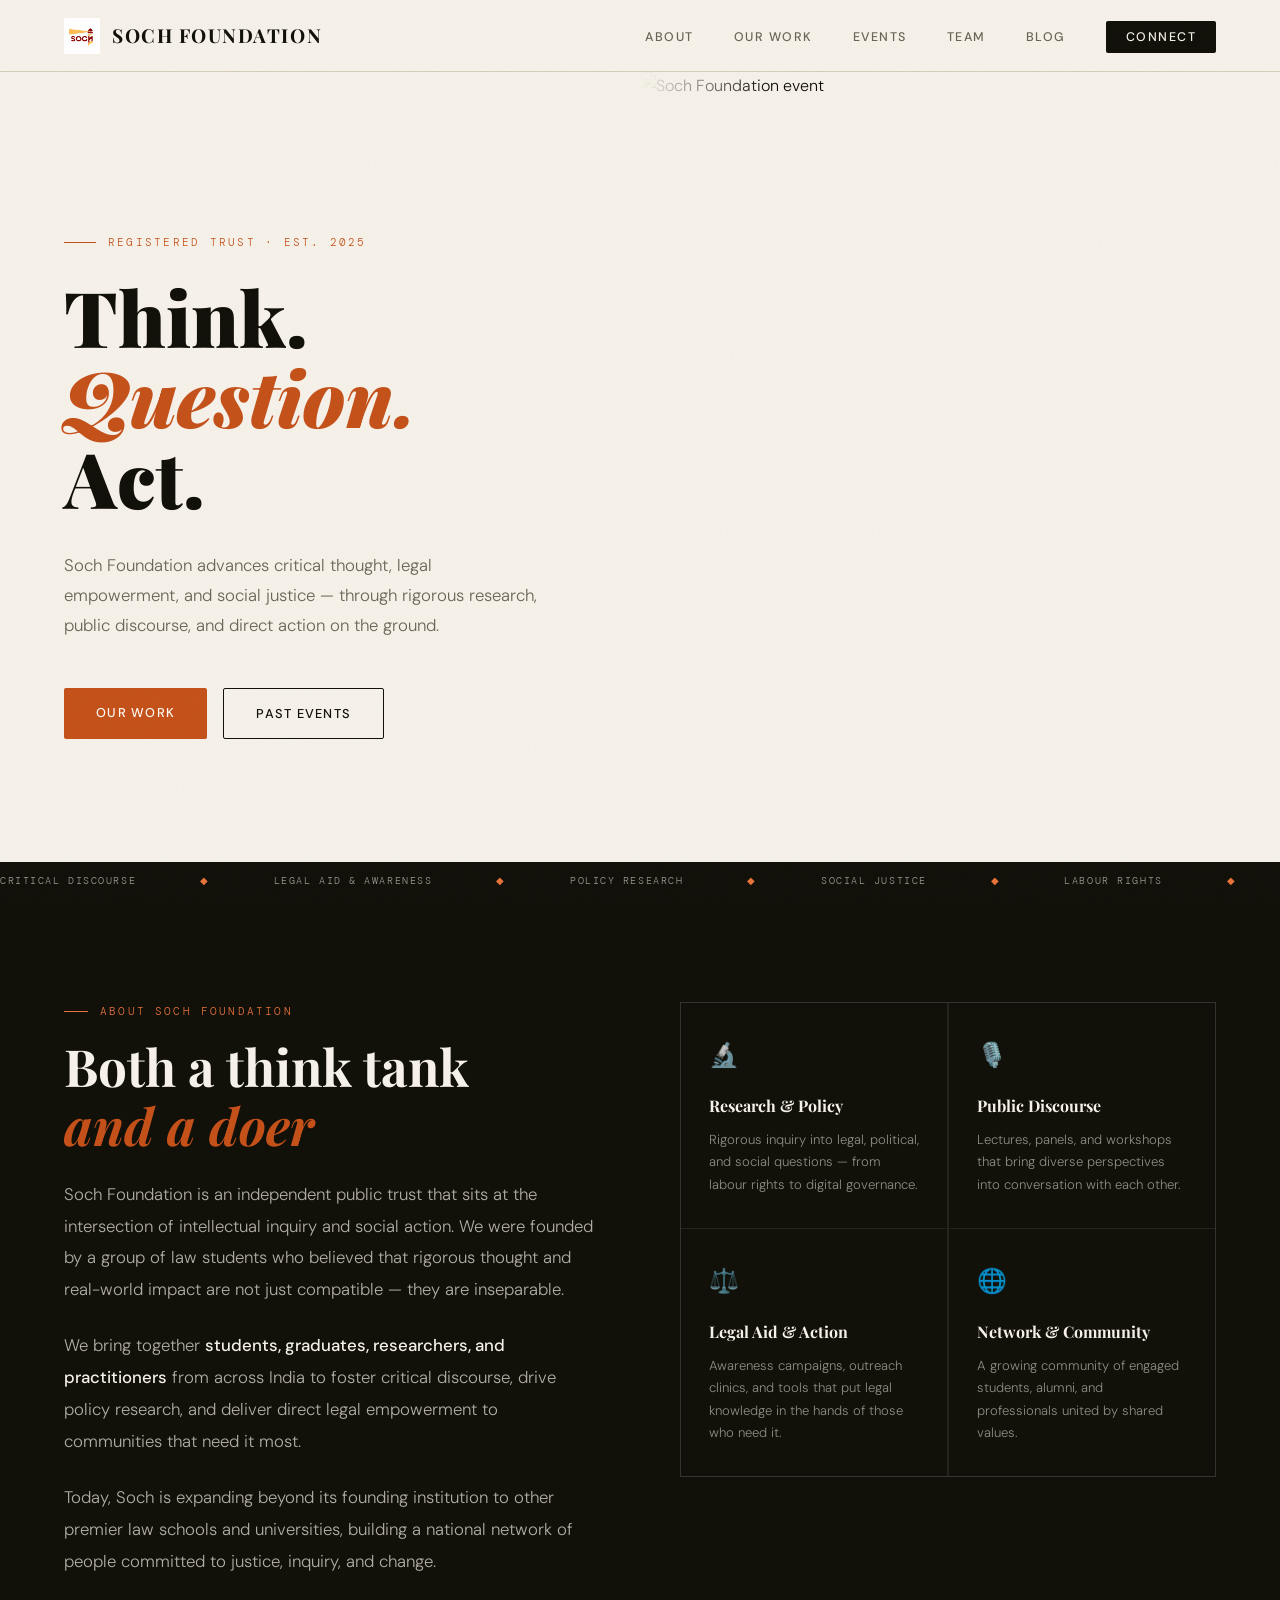
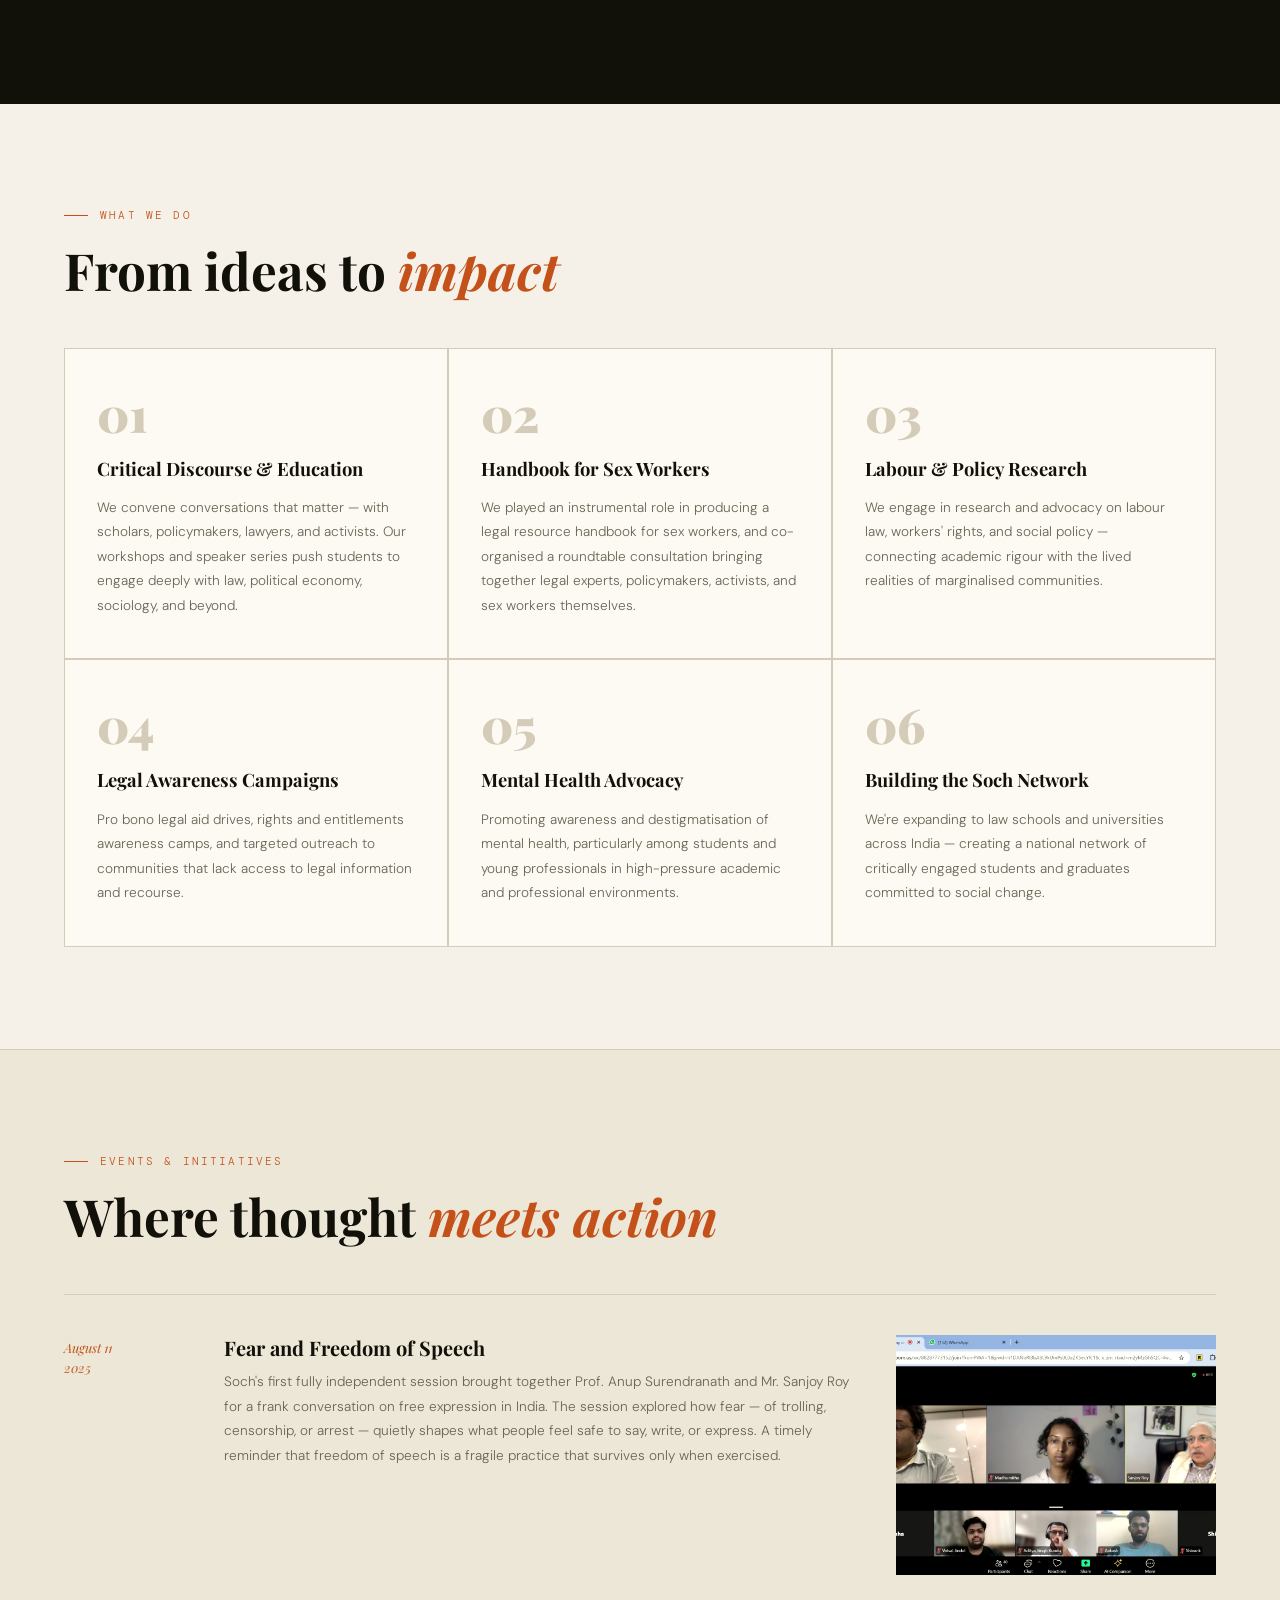
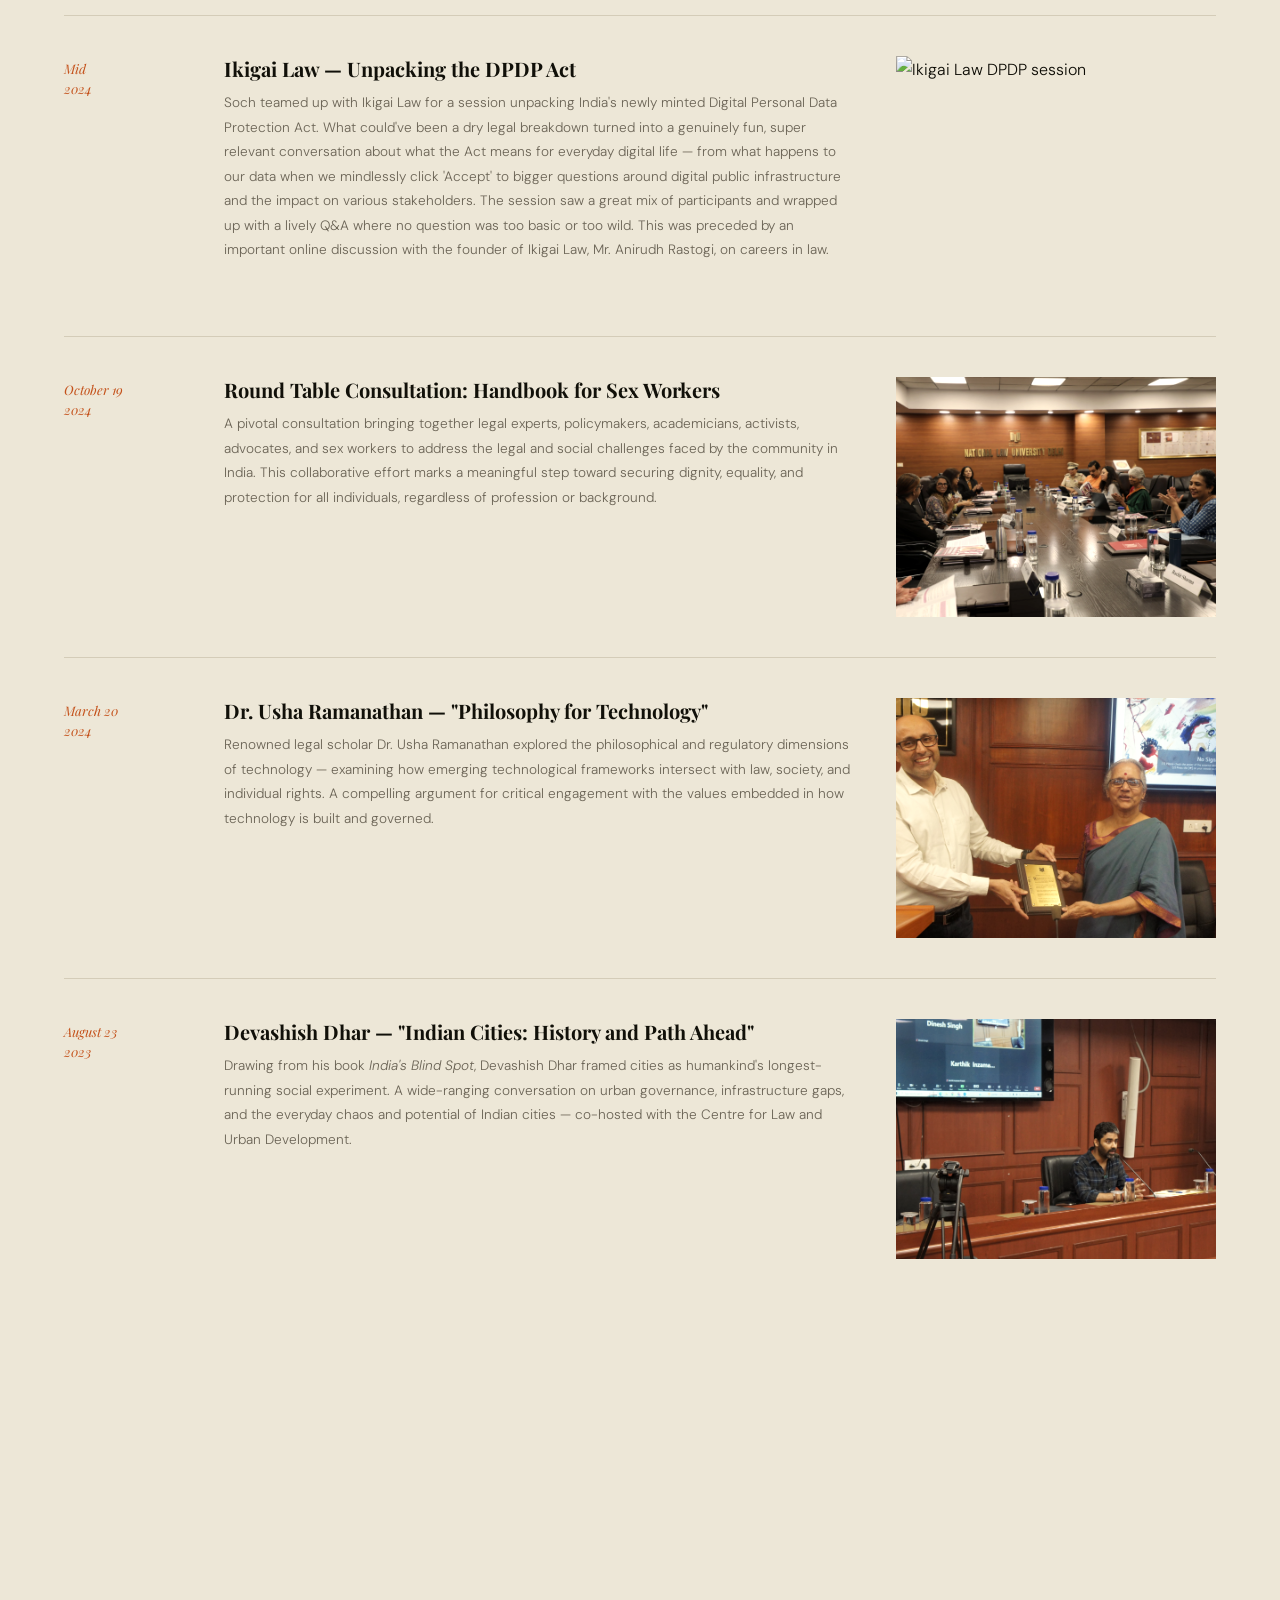
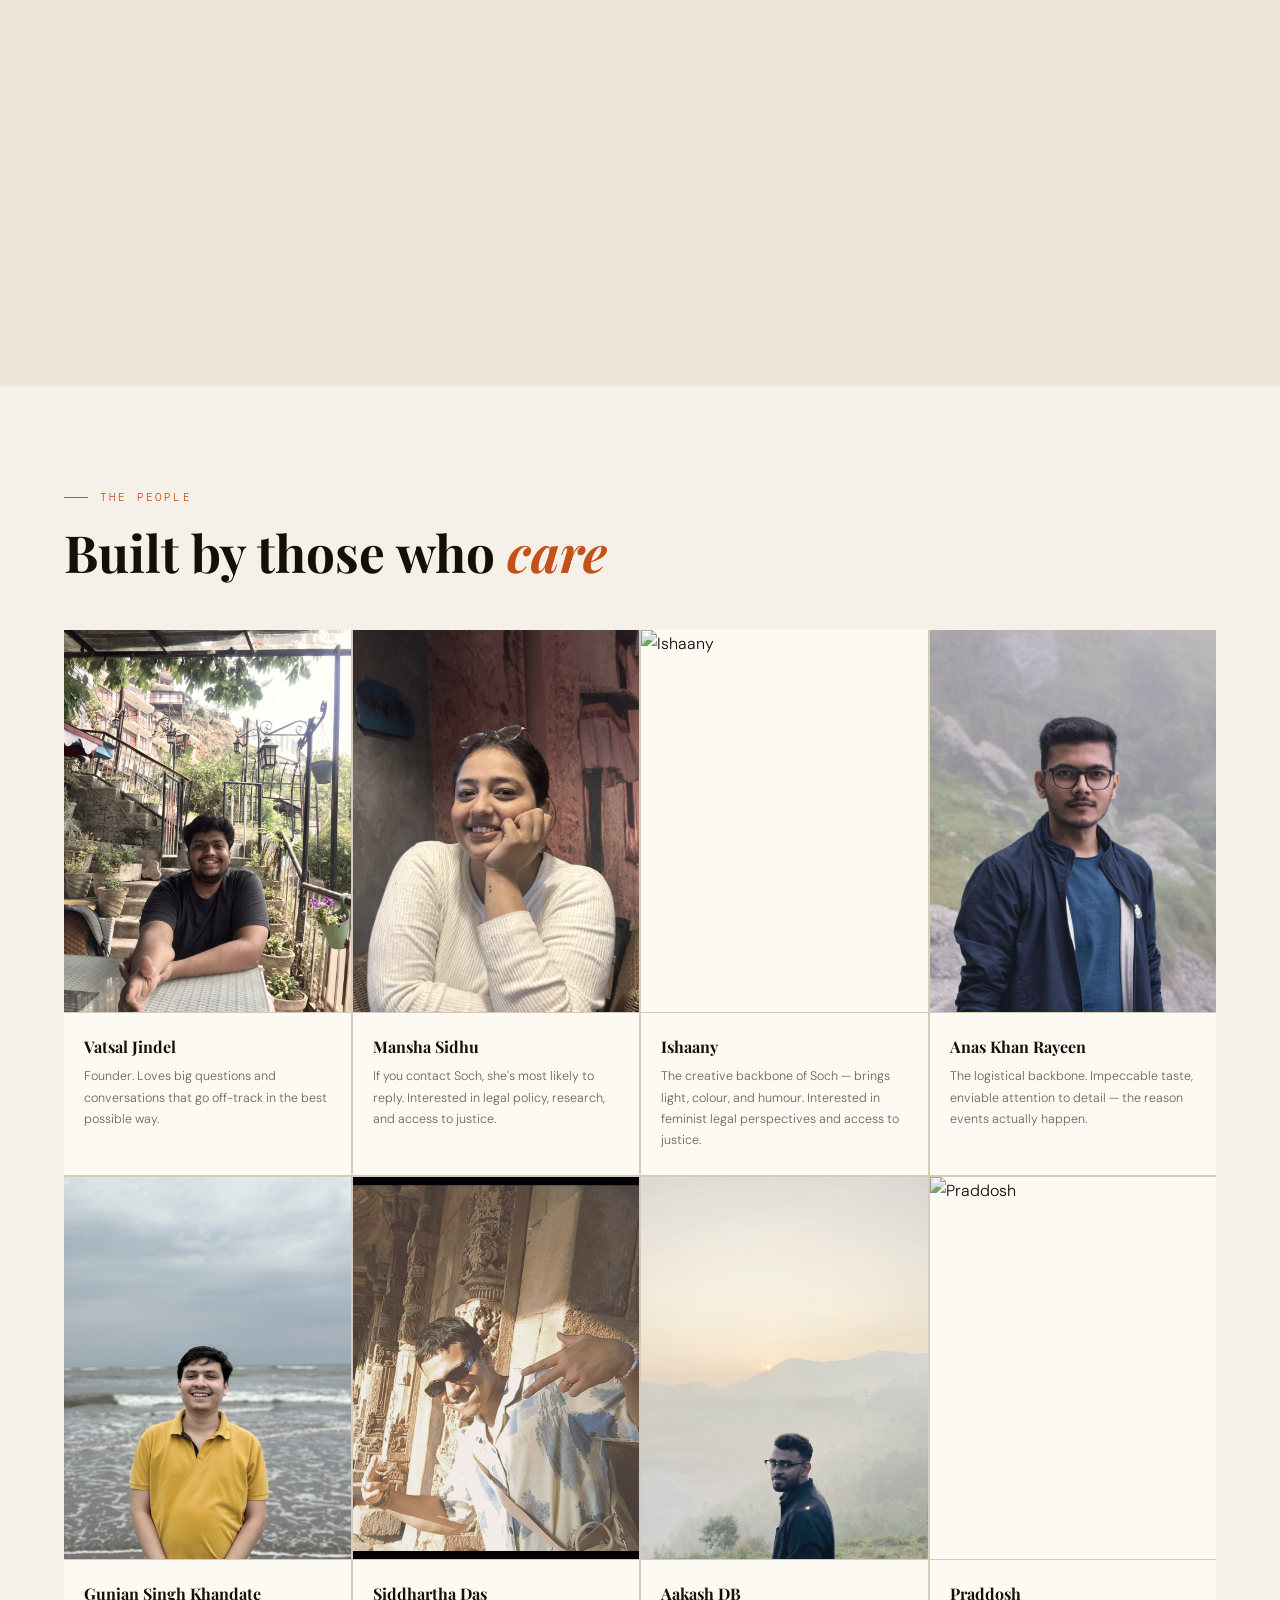
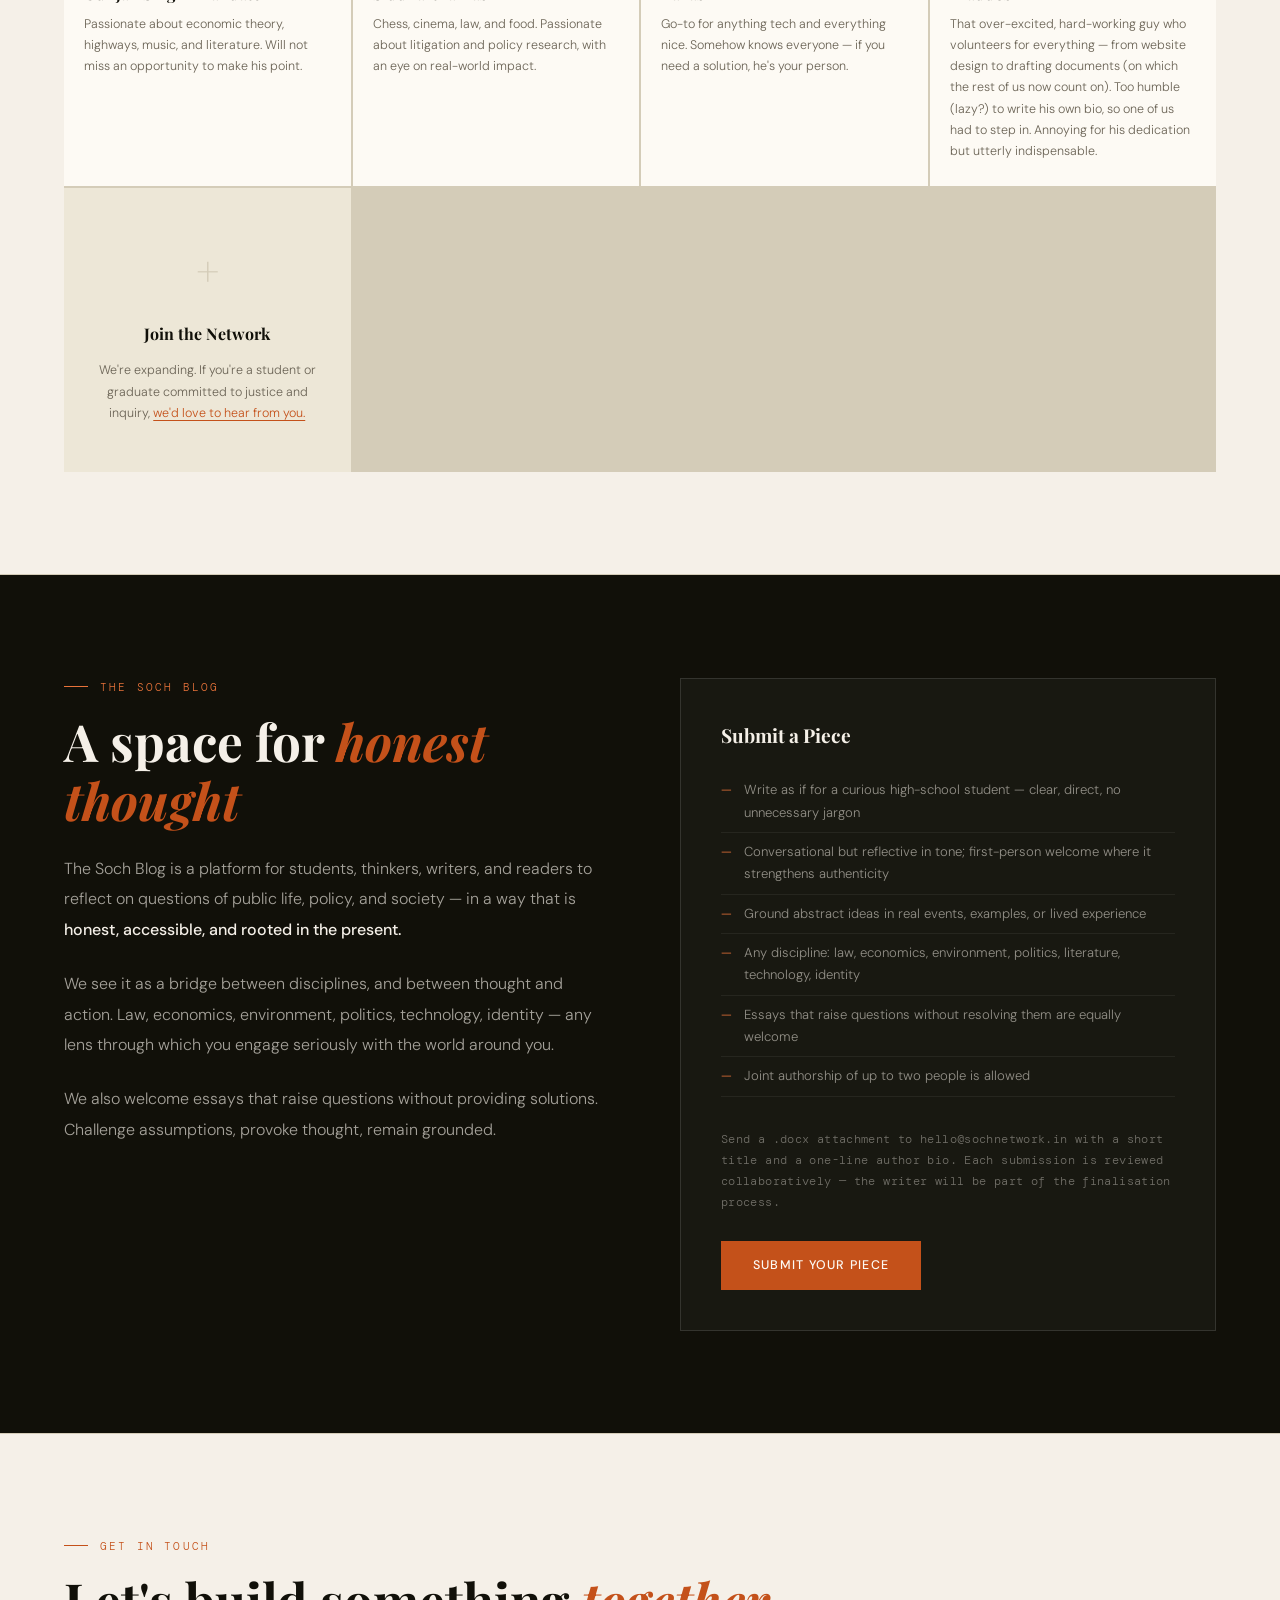
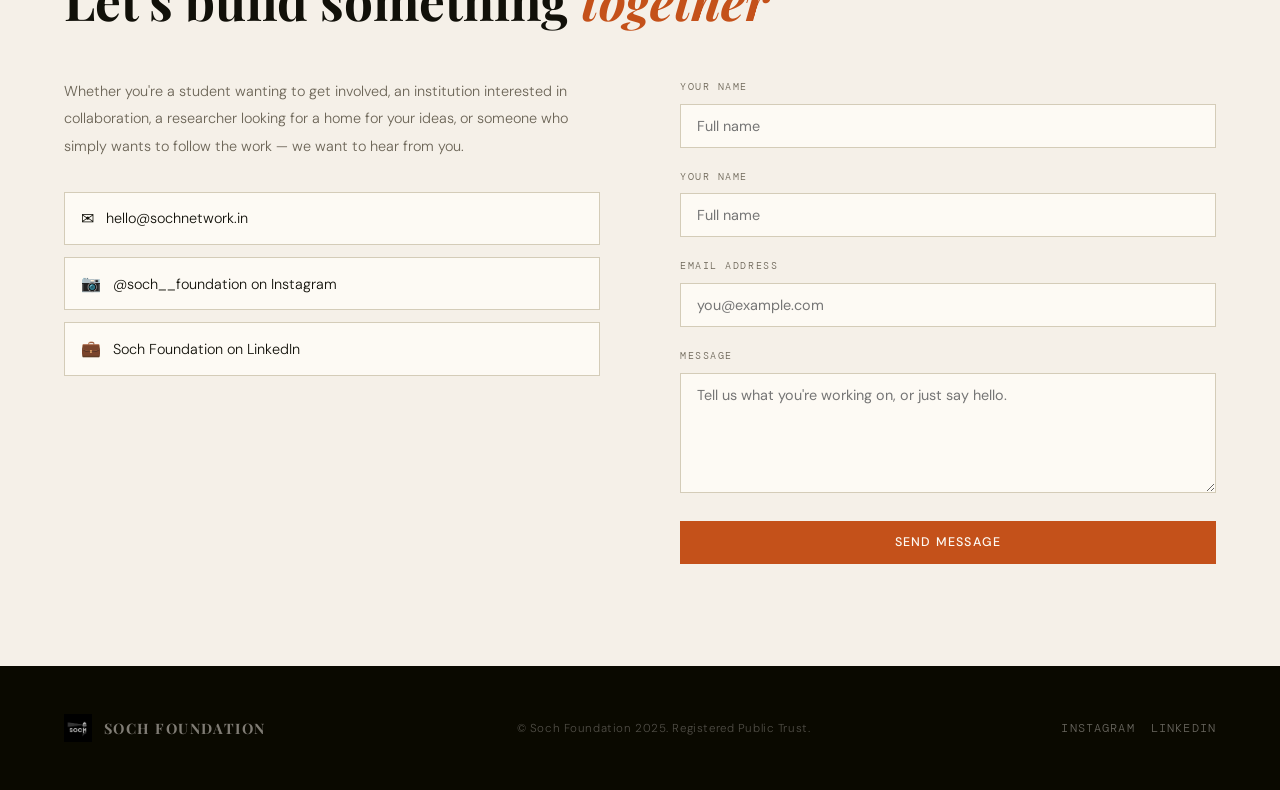
==== commit c69a5378: "Update index.html" ====
--- a/index.html
+++ b/index.html
@@ -1314,17 +1314,22 @@
         <label class="form-label">Your Name</label>
         <input class="form-input" type="text" placeholder="Full name" />
       </div>
-      <div class="form-row">
-        <label class="form-label">Email Address</label>
-        <input class="form-input" type="email" placeholder="you@example.com" />
-      </div>
-      <div class="form-row">
-        <label class="form-label">Message</label>
-        <textarea class="form-textarea" placeholder="Tell us what you're working on, or just say hello."></textarea>
-      </div>
-      <button class="form-submit">Send Message</button>
-    </div>
+     <form class="contact-form" action="https://formspree.io/f/xqejepbk" method="POST">
+  <div class="form-row">
+    <label class="form-label">Your Name</label>
+    <input class="form-input" type="text" name="name" placeholder="Full name" required />
   </div>
+  <div class="form-row">
+    <label class="form-label">Email Address</label>
+    <input class="form-input" type="email" name="email" placeholder="you@example.com" required />
+  </div>
+  <div class="form-row">
+    <label class="form-label">Message</label>
+    <textarea class="form-textarea" name="message" placeholder="Tell us what you're working on, or just say hello."></textarea>
+  </div>
+  <button type="submit" class="form-submit">Send Message</button>
+    </form>
+  
 </section>
 
 <!-- FOOTER -->
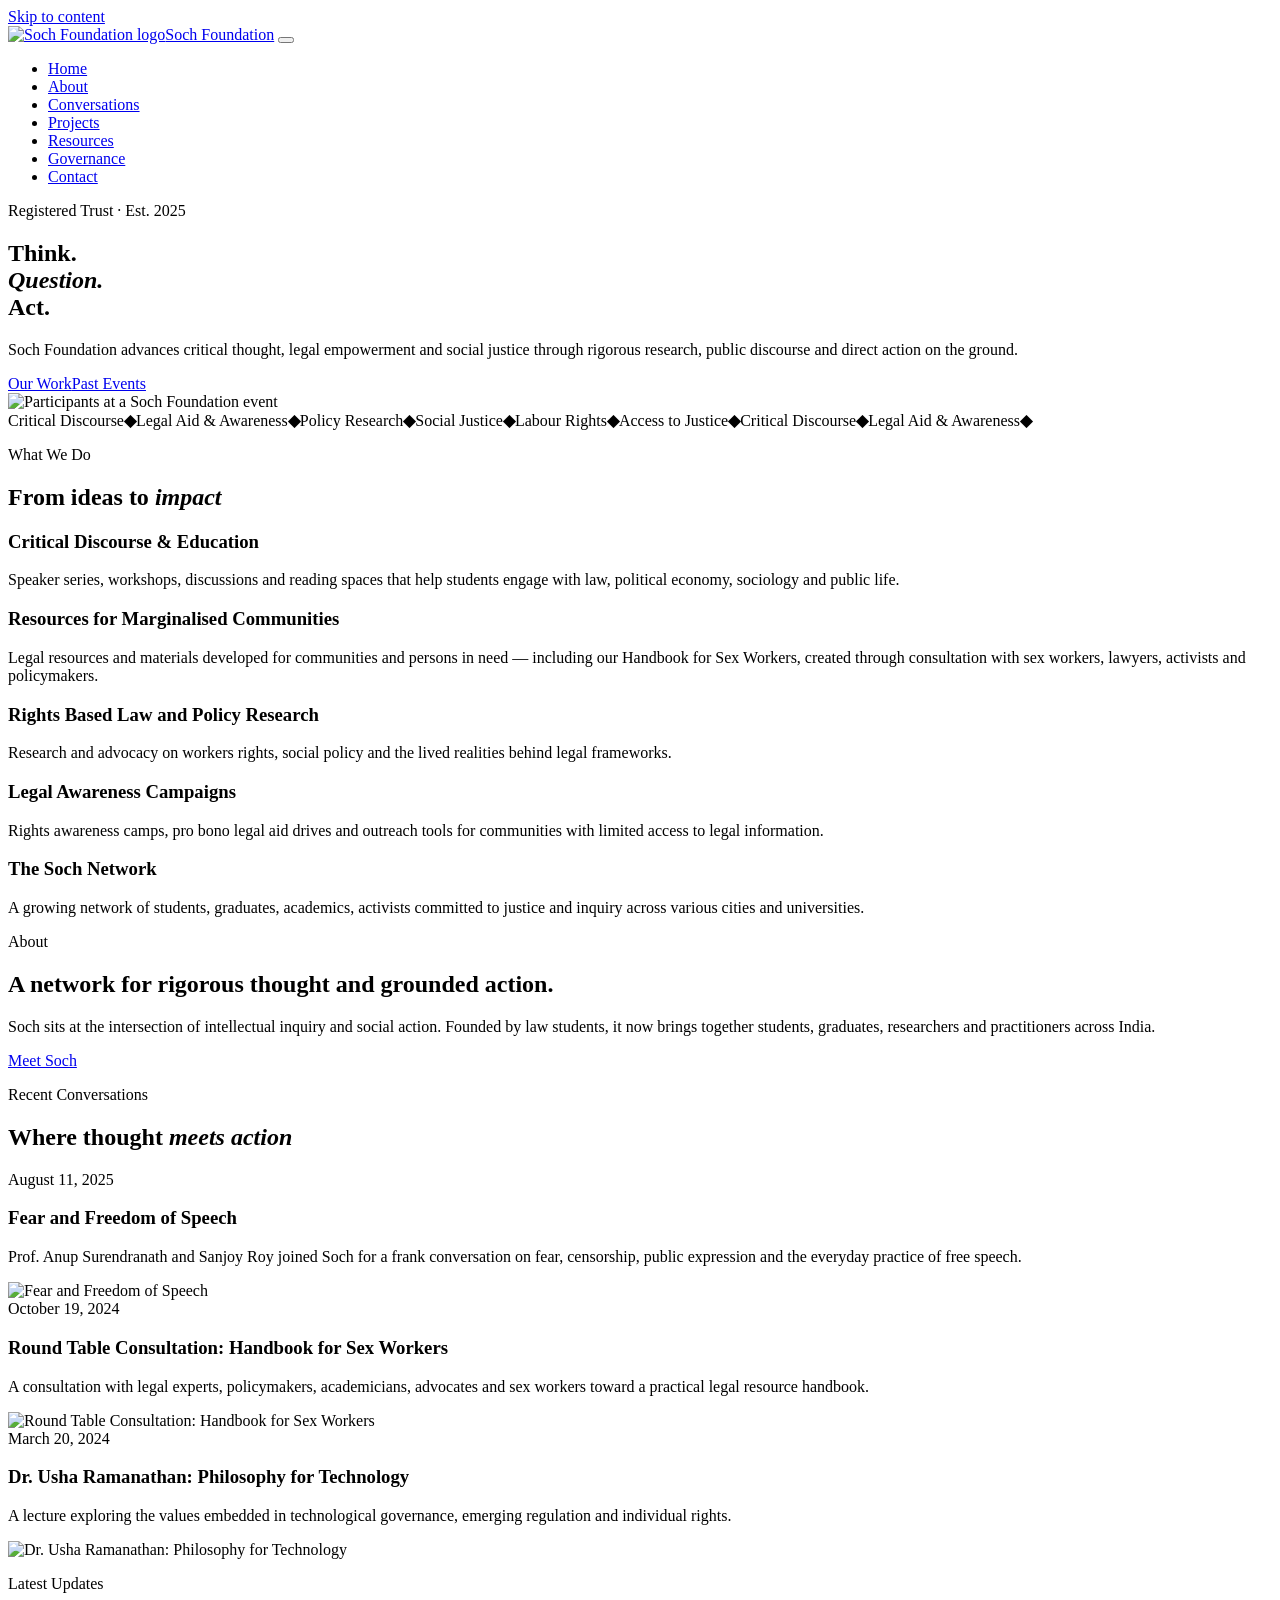
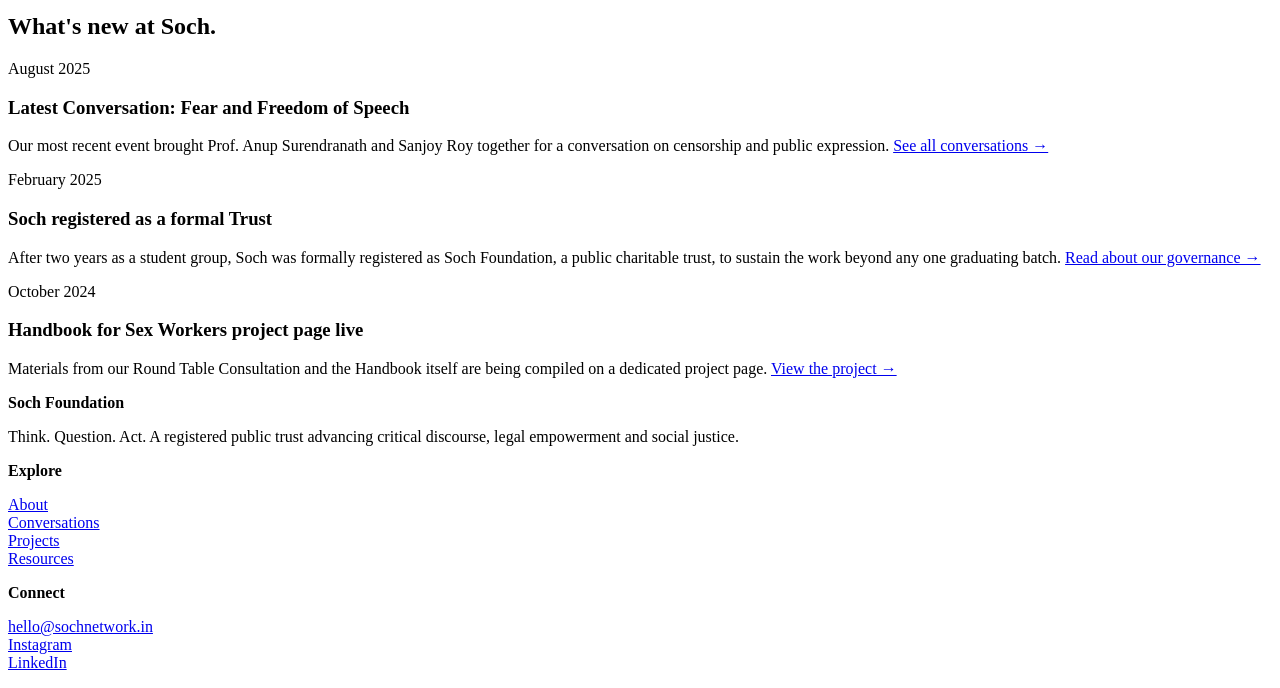
==== commit 9929121d: "Add files via upload" ====
--- a/index.html
+++ b/index.html
@@ -1,1396 +1,51 @@
-<!DOCTYPE html>
-<html lang="en">
+<!doctype html>
+<html lang="en" data-ga4="G-XXXXXXXXXX">
 <head>
-<meta charset="UTF-8" />
-<meta name="viewport" content="width=device-width, initial-scale=1.0" />
-<title>Soch Foundation</title>
-<meta name="description" content="Soch Foundation — A trust advancing critical thought, social justice, and legal empowerment through research, advocacy, and action." />
-<link rel="preconnect" href="https://fonts.googleapis.com" />
-<link rel="preconnect" href="https://fonts.gstatic.com" crossorigin />
-<link href="https://fonts.googleapis.com/css2?family=Playfair+Display:ital,wght@0,400;0,700;0,900;1,400;1,700&family=DM+Sans:ital,wght@0,300;0,400;0,500;1,300&family=DM+Mono:wght@400;500&display=swap" rel="stylesheet" />
+<meta charset="utf-8">
+<meta name="viewport" content="width=device-width, initial-scale=1">
+<title>Soch Foundation | Think. Question. Act.</title>
+<meta name="description" content="Soch Foundation advances critical thought, legal empowerment and social justice through research, conversations, resources and action.">
 
-<style>
-  :root {
-    --ink: #111009;
-    --paper: #F5F0E8;
-    --cream: #EDE7D7;
-    --rust: #C4511A;
-    --rust-light: #E8733A;
-    --muted: #6B6456;
-    --border: #D4CCB8;
-    --white: #FDFAF4;
-  }
+<link rel="canonical" href="https://sochnetwork.in/">
+<link rel="preconnect" href="https://fonts.googleapis.com">
+<link rel="preconnect" href="https://fonts.gstatic.com" crossorigin>
+<link href="https://fonts.googleapis.com/css2?family=Fraunces:opsz,wght@9..144,400;9..144,500;9..144,600;9..144,700&family=Public+Sans:wght@400;500;600;700&family=JetBrains+Mono:wght@400;500&display=swap" rel="stylesheet">
+<link rel="stylesheet" href="assets/css/styles.css">
+<link rel="icon" href="assets/favicons/favicon.ico" sizes="any">
+<link rel="icon" href="assets/favicons/favicon.svg" type="image/svg+xml">
+<link rel="apple-touch-icon" href="assets/favicons/apple-touch-icon.png">
+<link rel="manifest" href="site.webmanifest">
+<meta property="og:type" content="website">
+<meta property="og:site_name" content="Soch Foundation">
+<meta property="og:title" content="Soch Foundation | Think. Question. Act.">
+<meta property="og:description" content="Soch Foundation advances critical thought, legal empowerment and social justice through research, conversations, resources and action.">
+<meta property="og:url" content="https://sochnetwork.in/">
+<meta property="og:image" content="https://sochnetwork.in/assets/img/event2.webp">
+<meta name="twitter:card" content="summary_large_image">
+<meta name="twitter:title" content="Soch Foundation | Think. Question. Act.">
+<meta name="twitter:description" content="Soch Foundation advances critical thought, legal empowerment and social justice through research, conversations, resources and action.">
+<meta name="twitter:image" content="https://sochnetwork.in/assets/img/event2.webp">
+<script type="application/ld+json">{"@context":"https://schema.org","@type":"Organization","name":"Soch Foundation","alternateName":"Soch Network","url":"https://sochnetwork.in/","logo":"https://sochnetwork.in/assets/img/logo.png","email":"hello@sochnetwork.in","sameAs":["https://www.instagram.com/soch__foundation","https://www.linkedin.com/company/sochfoundationindia"]}</script>
+<script type="application/ld+json">{"@context":"https://schema.org","@type":"WebSite","name":"Soch Foundation","url":"https://sochnetwork.in/"}</script>
 
-  *, *::before, *::after { box-sizing: border-box; margin: 0; padding: 0; }
-
-  html { scroll-behavior: smooth; }
-
-  body {
-    background: var(--paper);
-    color: var(--ink);
-    font-family: 'DM Sans', sans-serif;
-    font-weight: 300;
-    line-height: 1.7;
-    overflow-x: hidden;
-  }
-
-  /* ─── NOISE TEXTURE OVERLAY ─── */
-  body::before {
-    content: '';
-    position: fixed;
-    inset: 0;
-    background-image: url("data:image/svg+xml,%3Csvg viewBox='0 0 256 256' xmlns='http://www.w3.org/2000/svg'%3E%3Cfilter id='noise'%3E%3CfeTurbulence type='fractalNoise' baseFrequency='0.9' numOctaves='4' stitchTiles='stitch'/%3E%3C/filter%3E%3Crect width='100%25' height='100%25' filter='url(%23noise)' opacity='0.04'/%3E%3C/svg%3E");
-    pointer-events: none;
-    z-index: 9999;
-    opacity: 0.35;
-  }
-
-  /* ─── NAVBAR ─── */
-  nav {
-    position: fixed;
-    top: 0; left: 0; right: 0;
-    z-index: 100;
-    display: flex;
-    align-items: center;
-    justify-content: space-between;
-    padding: 0 clamp(1.5rem, 5vw, 4rem);
-    height: 72px;
-    background: var(--paper);
-    border-bottom: 1px solid var(--border);
-    transition: box-shadow 0.3s;
-  }
-
-  nav.scrolled { box-shadow: 0 2px 24px rgba(17,16,9,0.08); }
-
-  .nav-logo {
-    display: flex;
-    align-items: center;
-    gap: 0.75rem;
-    text-decoration: none;
-  }
-
-  .nav-logo img {
-    height: 36px;
-    width: auto;
-  }
-
-  .nav-wordmark {
-    font-family: 'Playfair Display', serif;
-    font-size: 1.2rem;
-    font-weight: 700;
-    letter-spacing: 0.08em;
-    color: var(--ink);
-    text-transform: uppercase;
-  }
-
-  .nav-links {
-    display: flex;
-    align-items: center;
-    gap: 2.5rem;
-    list-style: none;
-  }
-
-  .nav-links a {
-    text-decoration: none;
-    font-size: 0.78rem;
-    font-weight: 500;
-    letter-spacing: 0.12em;
-    text-transform: uppercase;
-    color: var(--muted);
-    transition: color 0.2s;
-  }
-
-  .nav-links a:hover { color: var(--rust); }
-
-  .nav-cta {
-    background: var(--ink) !important;
-    color: var(--paper) !important;
-    padding: 0.5rem 1.25rem !important;
-    border-radius: 2px;
-    transition: background 0.2s !important;
-  }
-
-  .nav-cta:hover { background: var(--rust) !important; color: var(--white) !important; }
-
-  .nav-hamburger {
-    display: none;
-    flex-direction: column;
-    gap: 5px;
-    cursor: pointer;
-    background: none;
-    border: none;
-    padding: 4px;
-  }
-
-  .nav-hamburger span {
-    display: block;
-    width: 24px;
-    height: 1.5px;
-    background: var(--ink);
-    transition: all 0.3s;
-  }
-
-  /* ─── HERO ─── */
-  #hero {
-    min-height: 100vh;
-    display: grid;
-    grid-template-columns: 1fr 1fr;
-    padding-top: 72px;
-    position: relative;
-    overflow: hidden;
-  }
-
-  .hero-left {
-    display: flex;
-    flex-direction: column;
-    justify-content: center;
-    padding: clamp(3rem, 8vw, 7rem) clamp(2rem, 5vw, 5rem);
-    position: relative;
-    z-index: 2;
-  }
-
-  .hero-eyebrow {
-    font-family: 'DM Mono', monospace;
-    font-size: 0.7rem;
-    letter-spacing: 0.2em;
-    text-transform: uppercase;
-    color: var(--rust);
-    margin-bottom: 1.5rem;
-    display: flex;
-    align-items: center;
-    gap: 0.75rem;
-  }
-
-  .hero-eyebrow::before {
-    content: '';
-    display: block;
-    width: 32px;
-    height: 1px;
-    background: var(--rust);
-  }
-
-  .hero-headline {
-    font-family: 'Playfair Display', serif;
-    font-size: clamp(3rem, 6vw, 5.5rem);
-    font-weight: 900;
-    line-height: 1.05;
-    color: var(--ink);
-    margin-bottom: 2rem;
-  }
-
-  .hero-headline em {
-    font-style: italic;
-    color: var(--rust);
-  }
-
-  .hero-body {
-    font-size: 1.05rem;
-    color: var(--muted);
-    max-width: 480px;
-    margin-bottom: 3rem;
-    line-height: 1.8;
-  }
-
-  .hero-actions {
-    display: flex;
-    gap: 1rem;
-    flex-wrap: wrap;
-  }
-
-  .btn-primary {
-    background: var(--rust);
-    color: var(--white);
-    padding: 0.85rem 2rem;
-    font-size: 0.8rem;
-    font-weight: 500;
-    letter-spacing: 0.1em;
-    text-transform: uppercase;
-    text-decoration: none;
-    border-radius: 2px;
-    transition: background 0.2s, transform 0.2s;
-    display: inline-block;
-  }
-
-  .btn-primary:hover { background: var(--ink); transform: translateY(-1px); }
-
-  .btn-outline {
-    border: 1.5px solid var(--ink);
-    color: var(--ink);
-    padding: 0.85rem 2rem;
-    font-size: 0.8rem;
-    font-weight: 500;
-    letter-spacing: 0.1em;
-    text-transform: uppercase;
-    text-decoration: none;
-    border-radius: 2px;
-    transition: all 0.2s;
-    display: inline-block;
-  }
-
-  .btn-outline:hover { background: var(--ink); color: var(--paper); }
-
-  .hero-right {
-    position: relative;
-    overflow: hidden;
-  }
-
-  .hero-right img {
-    width: 100%;
-    height: 100%;
-    object-fit: cover;
-    object-position: center top;
-    filter: sepia(0.2) contrast(1.05);
-  }
-
-  .hero-right::after {
-    content: '';
-    position: absolute;
-    inset: 0;
-    background: linear-gradient(to right, var(--paper) 0%, transparent 20%);
-  }
-
-  .hero-ticker {
-    position: absolute;
-    bottom: 0;
-    left: 0;
-    right: 0;
-    background: var(--ink);
-    color: var(--paper);
-    padding: 0.65rem 0;
-    font-family: 'DM Mono', monospace;
-    font-size: 0.65rem;
-    letter-spacing: 0.15em;
-    text-transform: uppercase;
-    overflow: hidden;
-    z-index: 10;
-  }
-
-  .ticker-track {
-    display: flex;
-    gap: 4rem;
-    animation: ticker 30s linear infinite;
-    white-space: nowrap;
-  }
-
-  .ticker-track span { opacity: 0.6; }
-  .ticker-track strong { color: var(--rust-light); font-weight: 400; }
-
-  @keyframes ticker {
-    from { transform: translateX(0); }
-    to { transform: translateX(-50%); }
-  }
-
-  /* ─── SECTION LAYOUT ─── */
-  section {
-    padding: clamp(4rem, 8vw, 7rem) clamp(1.5rem, 5vw, 4rem);
-    max-width: 1280px;
-    margin: 0 auto;
-  }
-
-  .section-label {
-    font-family: 'DM Mono', monospace;
-    font-size: 0.68rem;
-    letter-spacing: 0.2em;
-    text-transform: uppercase;
-    color: var(--rust);
-    margin-bottom: 1rem;
-    display: flex;
-    align-items: center;
-    gap: 0.75rem;
-  }
-
-  .section-label::before {
-    content: '';
-    display: block;
-    width: 24px;
-    height: 1px;
-    background: var(--rust);
-  }
-
-  .section-heading {
-    font-family: 'Playfair Display', serif;
-    font-size: clamp(2rem, 4vw, 3.2rem);
-    font-weight: 700;
-    line-height: 1.15;
-    color: var(--ink);
-    margin-bottom: 1.5rem;
-  }
-
-  .section-heading em { font-style: italic; color: var(--rust); }
-
-  /* ─── DIVIDER ─── */
-  .full-divider {
-    width: 100%;
-    height: 1px;
-    background: var(--border);
-    margin: 0;
-  }
-
-  /* ─── ABOUT / PILLARS ─── */
-  #about {
-    background: var(--ink);
-    max-width: 100%;
-    padding: clamp(4rem, 8vw, 7rem) clamp(1.5rem, 5vw, 5rem);
-  }
-
-  .about-inner {
-    max-width: 1280px;
-    margin: 0 auto;
-    display: grid;
-    grid-template-columns: 1fr 1fr;
-    gap: 5rem;
-    align-items: start;
-  }
-
-  #about .section-label { color: var(--rust-light); }
-  #about .section-label::before { background: var(--rust-light); }
-  #about .section-heading { color: var(--paper); }
-
-  .about-text {
-    font-size: 1.05rem;
-    color: rgba(245,240,232,0.7);
-    line-height: 1.9;
-    margin-bottom: 1.5rem;
-  }
-
-  .about-text strong { color: var(--paper); font-weight: 500; }
-
-  .pillars {
-    display: grid;
-    grid-template-columns: 1fr 1fr;
-    gap: 1.5px;
-    background: rgba(255,255,255,0.08);
-    border: 1.5px solid rgba(255,255,255,0.08);
-  }
-
-  .pillar {
-    background: var(--ink);
-    padding: 2rem 1.75rem;
-    border: none;
-    transition: background 0.3s;
-    cursor: default;
-  }
-
-  .pillar:hover { background: #1C1A10; }
-
-  .pillar-icon {
-    font-size: 1.5rem;
-    margin-bottom: 1rem;
-    opacity: 0.8;
-  }
-
-  .pillar-title {
-    font-family: 'Playfair Display', serif;
-    font-size: 1rem;
-    font-weight: 700;
-    color: var(--paper);
-    margin-bottom: 0.6rem;
-  }
-
-  .pillar-desc {
-    font-size: 0.82rem;
-    color: rgba(245,240,232,0.55);
-    line-height: 1.7;
-  }
-
-  /* ─── WORK ─── */
-  .work-grid {
-    display: grid;
-    grid-template-columns: repeat(3, 1fr);
-    gap: 2px;
-    background: var(--border);
-    border: 1px solid var(--border);
-    margin-top: 3rem;
-  }
-
-  .work-card {
-    background: var(--white);
-    padding: 2.5rem 2rem;
-    transition: background 0.3s;
-  }
-
-  .work-card:hover { background: var(--cream); }
-
-  .work-number {
-    font-family: 'Playfair Display', serif;
-    font-size: 3rem;
-    font-weight: 900;
-    color: var(--border);
-    line-height: 1;
-    margin-bottom: 1rem;
-  }
-
-  .work-title {
-    font-family: 'Playfair Display', serif;
-    font-size: 1.15rem;
-    font-weight: 700;
-    color: var(--ink);
-    margin-bottom: 0.75rem;
-  }
-
-  .work-body {
-    font-size: 0.85rem;
-    color: var(--muted);
-    line-height: 1.8;
-  }
-
-  /* ─── EVENTS ─── */
-  #events { background: var(--cream); max-width: 100%; padding: clamp(4rem, 8vw, 7rem) clamp(1.5rem, 5vw, 5rem); }
-  .events-inner { max-width: 1280px; margin: 0 auto; }
-
-  .events-list { margin-top: 3rem; }
-
-  .event-item {
-    display: grid;
-    grid-template-columns: 120px 1fr 320px;
-    gap: 2.5rem;
-    align-items: start;
-    padding: 2.5rem 0;
-    border-top: 1px solid var(--border);
-    transition: all 0.2s;
-  }
-
-  .event-item:last-child { border-bottom: 1px solid var(--border); }
-
-  .event-date {
-    font-family: 'Playfair Display', serif;
-    font-style: italic;
-    font-size: 0.82rem;
-    color: var(--rust);
-    padding-top: 0.2rem;
-    line-height: 1.5;
-  }
-
-  .event-title {
-    font-family: 'Playfair Display', serif;
-    font-size: 1.25rem;
-    font-weight: 700;
-    color: var(--ink);
-    margin-bottom: 0.6rem;
-    line-height: 1.3;
-  }
-
-  .event-desc {
-    font-size: 0.85rem;
-    color: var(--muted);
-    line-height: 1.8;
-  }
-
-  .event-img {
-    width: 100%;
-    aspect-ratio: 4/3;
-    object-fit: cover;
-    filter: sepia(0.15) contrast(1.05);
-    transition: filter 0.3s;
-  }
-
-  .event-item:hover .event-img { filter: sepia(0) contrast(1.05); }
-
-  /* ─── SPEAKERS ─── */
-  .speakers-section { margin-top: 4rem; padding-top: 4rem; border-top: 1px solid var(--border); }
-
-  .speakers-heading {
-    font-family: 'Playfair Display', serif;
-    font-size: 1rem;
-    font-weight: 700;
-    letter-spacing: 0.05em;
-    color: var(--muted);
-    text-transform: uppercase;
-    margin-bottom: 2rem;
-  }
-
-  .speakers-grid {
-    display: flex;
-    flex-wrap: wrap;
-    gap: 0.75rem;
-  }
-
-  .speaker-tag {
-    background: var(--white);
-    border: 1px solid var(--border);
-    padding: 0.5rem 1rem;
-    font-size: 0.78rem;
-    font-weight: 500;
-    color: var(--ink);
-    letter-spacing: 0.03em;
-    transition: all 0.2s;
-  }
-
-  .speaker-tag:hover { background: var(--rust); color: var(--white); border-color: var(--rust); }
-
-  /* ─── TEAM ─── */
-  .team-grid {
-    display: grid;
-    grid-template-columns: repeat(4, 1fr);
-    gap: 2px;
-    background: var(--border);
-    margin-top: 3rem;
-  }
-
-  .team-card {
-    background: var(--white);
-    overflow: hidden;
-    position: relative;
-  }
-
-  .team-photo {
-    width: 100%;
-    aspect-ratio: 3/4;
-    object-fit: cover;
-    object-position: center top;
-    filter: grayscale(0.3) sepia(0.1);
-    display: block;
-    transition: filter 0.4s;
-  }
-
-  .team-card:hover .team-photo { filter: grayscale(0) sepia(0); }
-
-  .team-info {
-    padding: 1.25rem 1.25rem 1.5rem;
-    border-top: 1px solid var(--border);
-  }
-
-  .team-name {
-    font-family: 'Playfair Display', serif;
-    font-size: 1rem;
-    font-weight: 700;
-    color: var(--ink);
-    margin-bottom: 0.4rem;
-  }
-
-  .team-bio {
-    font-size: 0.78rem;
-    color: var(--muted);
-    line-height: 1.7;
-  }
-
-  /* ─── PARTNERS ─── */
-  #partners { background: var(--ink); max-width: 100%; padding: 3.5rem clamp(1.5rem, 5vw, 5rem); }
-  .partners-inner { max-width: 1280px; margin: 0 auto; }
-  .partners-label { font-family: 'DM Mono', monospace; font-size: 0.62rem; letter-spacing: 0.2em; text-transform: uppercase; color: rgba(245,240,232,0.4); margin-bottom: 2rem; }
-
-  .partners-row {
-    display: flex;
-    flex-wrap: wrap;
-    gap: 0.5rem;
-    align-items: center;
-  }
-
-  .partner-name {
-    font-family: 'Playfair Display', serif;
-    font-size: 0.85rem;
-    color: rgba(245,240,232,0.5);
-    padding: 0.4rem 0.9rem;
-    border: 1px solid rgba(255,255,255,0.1);
-    transition: all 0.2s;
-    cursor: default;
-  }
-
-  .partner-name:hover { color: var(--paper); border-color: rgba(255,255,255,0.3); }
-
-  /* ─── BLOG ─── */
-  #blog { background: var(--ink); max-width: 100%; padding: clamp(4rem, 8vw, 7rem) clamp(1.5rem, 5vw, 5rem); }
-  .blog-inner { max-width: 1280px; margin: 0 auto; display: grid; grid-template-columns: 1fr 1fr; gap: 5rem; align-items: start; }
-  #blog .section-label { color: var(--rust-light); }
-  #blog .section-label::before { background: var(--rust-light); }
-  #blog .section-heading { color: var(--paper); }
-
-  .blog-philosophy {
-    font-size: 1rem;
-    color: rgba(245,240,232,0.65);
-    line-height: 1.9;
-    margin-bottom: 1.5rem;
-  }
-
-  .blog-philosophy strong { color: var(--paper); font-weight: 500; }
-
-  .blog-submit-box {
-    border: 1px solid rgba(255,255,255,0.12);
-    padding: 2.5rem;
-    background: rgba(255,255,255,0.03);
-  }
-
-  .blog-submit-title {
-    font-family: 'Playfair Display', serif;
-    font-size: 1.2rem;
-    font-weight: 700;
-    color: var(--paper);
-    margin-bottom: 1.25rem;
-  }
-
-  .blog-guidelines {
-    list-style: none;
-    margin-bottom: 2rem;
-  }
-
-  .blog-guidelines li {
-    font-size: 0.82rem;
-    color: rgba(245,240,232,0.55);
-    line-height: 1.7;
-    padding: 0.5rem 0;
-    border-bottom: 1px solid rgba(255,255,255,0.06);
-    display: flex;
-    gap: 0.75rem;
-  }
-
-  .blog-guidelines li::before {
-    content: '—';
-    color: var(--rust-light);
-    flex-shrink: 0;
-  }
-
-  .blog-submit-note {
-    font-size: 0.78rem;
-    color: rgba(245,240,232,0.4);
-    line-height: 1.7;
-    margin-bottom: 1.75rem;
-    font-family: 'DM Mono', monospace;
-    letter-spacing: 0.03em;
-  }
-
-  .btn-blog {
-    display: inline-block;
-    background: var(--rust);
-    color: var(--white);
-    padding: 0.85rem 2rem;
-    font-size: 0.78rem;
-    font-weight: 500;
-    letter-spacing: 0.1em;
-    text-transform: uppercase;
-    text-decoration: none;
-    transition: background 0.2s;
-  }
-
-  .btn-blog:hover { background: var(--rust-light); }
-
-  @media (max-width: 900px) {
-    .blog-inner { grid-template-columns: 1fr; gap: 3rem; }
-  }
-
-
-  .contact-grid {
-    display: grid;
-    grid-template-columns: 1fr 1fr;
-    gap: 5rem;
-    margin-top: 3rem;
-  }
-
-  .contact-info p {
-    font-size: 0.9rem;
-    color: var(--muted);
-    line-height: 1.9;
-    margin-bottom: 2rem;
-  }
-
-  .contact-links {
-    display: flex;
-    flex-direction: column;
-    gap: 0.75rem;
-  }
-
-  .contact-link {
-    display: flex;
-    align-items: center;
-    gap: 0.75rem;
-    text-decoration: none;
-    color: var(--ink);
-    font-size: 0.9rem;
-    padding: 0.75rem 1rem;
-    border: 1px solid var(--border);
-    transition: all 0.2s;
-    background: var(--white);
-  }
-
-  .contact-link:hover { border-color: var(--rust); color: var(--rust); background: var(--cream); }
-
-  .contact-link span { font-size: 1rem; }
-
-  .contact-form {}
-
-  .form-row { margin-bottom: 1.25rem; }
-
-  .form-label {
-    display: block;
-    font-family: 'DM Mono', monospace;
-    font-size: 0.65rem;
-    letter-spacing: 0.15em;
-    text-transform: uppercase;
-    color: var(--muted);
-    margin-bottom: 0.5rem;
-  }
-
-  .form-input,
-  .form-textarea {
-    width: 100%;
-    background: var(--white);
-    border: 1px solid var(--border);
-    padding: 0.75rem 1rem;
-    font-family: 'DM Sans', sans-serif;
-    font-size: 0.9rem;
-    color: var(--ink);
-    outline: none;
-    transition: border-color 0.2s;
-    border-radius: 0;
-    -webkit-appearance: none;
-  }
-
-  .form-input:focus,
-  .form-textarea:focus { border-color: var(--rust); }
-
-  .form-textarea { height: 120px; resize: vertical; }
-
-  .form-submit {
-    background: var(--rust);
-    color: var(--white);
-    border: none;
-    padding: 0.85rem 2rem;
-    font-family: 'DM Sans', sans-serif;
-    font-size: 0.78rem;
-    font-weight: 500;
-    letter-spacing: 0.1em;
-    text-transform: uppercase;
-    cursor: pointer;
-    transition: background 0.2s;
-    width: 100%;
-    border-radius: 0;
-  }
-
-  .form-submit:hover { background: var(--ink); }
-
-  /* ─── FOOTER ─── */
-  footer {
-    background: #0A0900;
-    padding: 3rem clamp(1.5rem, 5vw, 5rem);
-    display: flex;
-    align-items: center;
-    justify-content: space-between;
-    flex-wrap: wrap;
-    gap: 1.5rem;
-  }
-
-  .footer-logo {
-    display: flex;
-    align-items: center;
-    gap: 0.75rem;
-  }
-
-  .footer-logo img { height: 28px; filter: invert(1) sepia(1) saturate(0) brightness(0.7); }
-
-  .footer-wordmark {
-    font-family: 'Playfair Display', serif;
-    font-size: 0.9rem;
-    font-weight: 700;
-    letter-spacing: 0.1em;
-    text-transform: uppercase;
-    color: rgba(245,240,232,0.5);
-  }
-
-  .footer-copy {
-    font-size: 0.72rem;
-    color: rgba(245,240,232,0.3);
-    letter-spacing: 0.05em;
-  }
-
-  .footer-social {
-    display: flex;
-    gap: 1rem;
-  }
-
-  .footer-social a {
-    text-decoration: none;
-    font-size: 0.72rem;
-    letter-spacing: 0.1em;
-    text-transform: uppercase;
-    color: rgba(245,240,232,0.4);
-    transition: color 0.2s;
-    font-family: 'DM Mono', monospace;
-  }
-
-  .footer-social a:hover { color: var(--rust-light); }
-
-  /* ─── ANIMATIONS ─── */
-  .fade-up {
-    opacity: 0;
-    transform: translateY(24px);
-    transition: opacity 0.7s ease, transform 0.7s ease;
-  }
-
-  .fade-up.visible {
-    opacity: 1;
-    transform: translateY(0);
-  }
-
-  /* ─── MOBILE MENU ─── */
-  .mobile-menu {
-    display: none;
-    position: fixed;
-    inset: 0;
-    background: var(--paper);
-    z-index: 200;
-    flex-direction: column;
-    align-items: center;
-    justify-content: center;
-    gap: 2.5rem;
-    padding-top: 72px;
-  }
-
-  .mobile-menu.open { display: flex; }
-
-  .mobile-menu a {
-    font-family: 'Playfair Display', serif;
-    font-size: 2rem;
-    font-weight: 700;
-    color: var(--ink);
-    text-decoration: none;
-    transition: color 0.2s;
-  }
-
-  .mobile-menu a:hover { color: var(--rust); }
-
-  .mobile-close {
-    position: absolute;
-    top: 1.25rem;
-    right: 1.5rem;
-    font-size: 1.5rem;
-    background: none;
-    border: none;
-    cursor: pointer;
-    color: var(--ink);
-    padding: 0.5rem;
-  }
-
-  /* ─── RESPONSIVE ─── */
-  @media (max-width: 900px) {
-    #hero { grid-template-columns: 1fr; }
-    .hero-right { height: 50vw; max-height: 400px; }
-    .hero-right::after { background: linear-gradient(to bottom, var(--paper) 0%, transparent 15%); }
-    .about-inner { grid-template-columns: 1fr; gap: 3rem; }
-    .pillars { grid-template-columns: 1fr 1fr; }
-    .work-grid { grid-template-columns: 1fr 1fr; }
-    .event-item { grid-template-columns: 1fr; gap: 1rem; }
-    .event-date { padding-top: 0; }
-    .event-img { max-width: 100%; }
-    .team-grid { grid-template-columns: 1fr 1fr; }
-    .contact-grid { grid-template-columns: 1fr; gap: 3rem; }
-    .nav-links { display: none; }
-    .nav-hamburger { display: flex; }
-  }
-
-  @media (max-width: 600px) {
-    .work-grid { grid-template-columns: 1fr; }
-    .team-grid { grid-template-columns: 1fr 1fr; }
-    .pillars { grid-template-columns: 1fr; }
-  }
-</style>
 </head>
 <body>
-
-<!-- NAV -->
-<nav id="navbar">
-  <a href="#" class="nav-logo">
-    <img src="images/logo.png" alt="Soch Foundation" />
-    <span class="nav-wordmark">Soch Foundation</span>
-  </a>
-  <ul class="nav-links">
-    <li><a href="#about">About</a></li>
-    <li><a href="#work">Our Work</a></li>
-    <li><a href="#events">Events</a></li>
-    <li><a href="#team">Team</a></li>
-    <li><a href="#blog">Blog</a></li>
-    <li><a href="#contact" class="nav-cta">Connect</a></li>
-  </ul>
-  <button class="nav-hamburger" id="hamburger" aria-label="Menu">
-    <span></span><span></span><span></span>
-  </button>
+<a class="skip-link" href="#main">Skip to content</a>
+<header class="site-header">
+<nav class="nav" aria-label="Main navigation">
+<a class="brand" href="index.html"><img src="assets/img/logo.png" alt="Soch Foundation logo"><span>Soch Foundation</span></a>
+<button class="nav-toggle" type="button" aria-label="Open navigation" aria-expanded="false" data-nav-toggle><span></span></button>
+<ul class="nav-links" data-nav-links><li><a href="index.html" aria-current="page">Home</a></li><li><a href="about.html">About</a></li><li><a href="conversations.html">Conversations</a></li><li><a href="projects.html">Projects</a></li><li><a href="resources.html">Resources</a></li><li><a href="governance.html">Governance</a></li><li><a href="contact.html">Contact</a></li></ul>
 </nav>
-
-<!-- MOBILE MENU -->
-<div class="mobile-menu" id="mobileMenu">
-  <button class="mobile-close" id="mobileClose">✕</button>
-  <a href="#about" class="mobile-link">About</a>
-  <a href="#work" class="mobile-link">Our Work</a>
-  <a href="#events" class="mobile-link">Events</a>
-  <a href="#team" class="mobile-link">Team</a>
-  <a href="#blog" class="mobile-link">Blog</a>
-  <a href="#contact" class="mobile-link">Connect</a>
+</header>
+<main id="main"><section class="hero"><div class="hero-copy"><p class="eyebrow">Registered Trust · Est. 2025</p><h1>Think.<br><em>Question.</em><br>Act.</h1><p class="lead">Soch Foundation advances critical thought, legal empowerment and social justice through rigorous research, public discourse and direct action on the ground.</p><div class="hero-actions"><a class="btn btn-primary" href="projects.html">Our Work</a><a class="btn btn-outline" href="conversations.html">Past Events</a></div></div><div class="hero-media"><img src="assets/img/event2.webp" alt="Participants at a Soch Foundation event" fetchpriority="high"></div><div class="ticker"><div><span>Critical Discourse</span><strong>◆</strong><span>Legal Aid & Awareness</span><strong>◆</strong><span>Policy Research</span><strong>◆</strong><span>Social Justice</span><strong>◆</strong><span>Labour Rights</span><strong>◆</strong><span>Access to Justice</span><strong>◆</strong><span>Critical Discourse</span><strong>◆</strong><span>Legal Aid & Awareness</span><strong>◆</strong></div></div></section><section class="section"><p class="section-label">What We Do</p><h2 class="section-title">From ideas to <em>impact</em></h2><div class="grid grid-3"><article class="card" data-animate><h3>Critical Discourse &amp; Education</h3><p>Speaker series, workshops, discussions and reading spaces that help students engage with law, political economy, sociology and public life.</p></article><article class="card" data-animate><h3>Resources for Marginalised Communities</h3><p>Legal resources and materials developed for communities and persons in need — including our Handbook for Sex Workers, created through consultation with sex workers, lawyers, activists and policymakers.</p></article><article class="card" data-animate><h3>Rights Based Law and Policy Research</h3><p>Research and advocacy on workers rights, social policy and the lived realities behind legal frameworks.</p></article><article class="card" data-animate><h3>Legal Awareness Campaigns</h3><p>Rights awareness camps, pro bono legal aid drives and outreach tools for communities with limited access to legal information.</p></article><article class="card" data-animate><h3>The Soch Network</h3><p>A growing network of students, graduates, academics, activists committed to justice and inquiry across various cities and universities.</p></article></div></section><section class="band"><div class="section split"><div><p class="section-label">About</p><h2 class="section-title">A network for rigorous thought and grounded action.</h2></div><div><p>Soch sits at the intersection of intellectual inquiry and social action. Founded by law students, it now brings together students, graduates, researchers and practitioners across India.</p><a class="btn btn-primary" href="about.html">Meet Soch</a></div></div></section><section class="section"><p class="section-label">Recent Conversations</p><h2 class="section-title">Where thought <em>meets action</em></h2><div class="event-list"><article class="event" data-animate><time datetime="2025-08-11">August 11, 2025</time><div><h3>Fear and Freedom of Speech</h3><p>Prof. Anup Surendranath and Sanjoy Roy joined Soch for a frank conversation on fear, censorship, public expression and the everyday practice of free speech.</p></div><img loading="lazy" src="assets/img/event1.avif" alt="Fear and Freedom of Speech"></article><article class="event" data-animate><time datetime="2024-10-19">October 19, 2024</time><div><h3>Round Table Consultation: Handbook for Sex Workers</h3><p>A consultation with legal experts, policymakers, academicians, advocates and sex workers toward a practical legal resource handbook.</p></div><img loading="lazy" src="assets/img/event2.webp" alt="Round Table Consultation: Handbook for Sex Workers"></article><article class="event" data-animate><time datetime="2024-03-20">March 20, 2024</time><div><h3>Dr. Usha Ramanathan: Philosophy for Technology</h3><p>A lecture exploring the values embedded in technological governance, emerging regulation and individual rights.</p></div><img loading="lazy" src="assets/img/event3.jpg" alt="Dr. Usha Ramanathan: Philosophy for Technology"></article></div></section><section class="band"><div class="section"><p class="section-label">Latest Updates</p><h2 class="section-title">What's new at Soch.</h2><div class="event-list"><article class="event" data-animate><time datetime="2025-08-11">August 2025</time><div><h3>Latest Conversation: Fear and Freedom of Speech</h3><p>Our most recent event brought Prof. Anup Surendranath and Sanjoy Roy together for a conversation on censorship and public expression. <a href="conversations.html" class="link-teal">See all conversations →</a></p></div></article><article class="event" data-animate><time datetime="2025-02-01">February 2025</time><div><h3>Soch registered as a formal Trust</h3><p>After two years as a student group, Soch was formally registered as Soch Foundation, a public charitable trust, to sustain the work beyond any one graduating batch. <a href="governance.html" class="link-teal">Read about our governance →</a></p></div></article><article class="event" data-animate><time datetime="2024-10-19">October 2024</time><div><h3>Handbook for Sex Workers project page live</h3><p>Materials from our Round Table Consultation and the Handbook itself are being compiled on a dedicated project page. <a href="handbook.html" class="link-teal">View the project →</a></p></div></article></div></div></section></main>
+<footer class="site-footer">
+<div class="footer-inner">
+<div><div class="footer-brand"><img src="assets/img/logo.png" alt=""><strong>Soch Foundation</strong></div><p>Think. Question. Act. A registered public trust advancing critical discourse, legal empowerment and social justice.</p></div>
+<div><strong>Explore</strong><p><a href="about.html">About</a><br><a href="conversations.html">Conversations</a><br><a href="projects.html">Projects</a><br><a href="resources.html">Resources</a></p></div>
+<div><strong>Connect</strong><p><a href="mailto:hello@sochnetwork.in">hello@sochnetwork.in</a><br><a href="https://www.instagram.com/soch__foundation" rel="noopener" target="_blank">Instagram</a><br><a href="https://www.linkedin.com/company/sochfoundationindia" rel="noopener" target="_blank">LinkedIn</a></p></div>
 </div>
-
-<!-- HERO -->
-<div id="hero">
-  <div class="hero-left">
-    <div class="hero-eyebrow fade-up">Registered Trust · Est. 2025</div>
-    <h1 class="hero-headline fade-up">
-      Think.<br/>
-      <em>Question.</em><br/>
-      Act.
-    </h1>
-    <p class="hero-body fade-up">
-      Soch Foundation advances critical thought, legal empowerment, and social justice — through rigorous research, public discourse, and direct action on the ground.
-    </p>
-    <div class="hero-actions fade-up">
-      <a href="#work" class="btn-primary">Our Work</a>
-      <a href="#events" class="btn-outline">Past Events</a>
-    </div>
-  </div>
-  <div class="hero-right">
-    <img src="images/event2.jpg" alt="Soch Foundation event" />
-  </div>
-  <div class="hero-ticker">
-    <div class="ticker-track">
-      <span>Critical Discourse</span>
-      <strong>◆</strong>
-      <span>Legal Aid &amp; Awareness</span>
-      <strong>◆</strong>
-      <span>Policy Research</span>
-      <strong>◆</strong>
-      <span>Social Justice</span>
-      <strong>◆</strong>
-      <span>Labour Rights</span>
-      <strong>◆</strong>
-      <span>Access to Justice</span>
-      <strong>◆</strong>
-      <span>Sex Workers' Rights</span>
-      <strong>◆</strong>
-      <span>Mental Health Awareness</span>
-      <strong>◆</strong>
-      &nbsp;&nbsp;&nbsp;&nbsp;
-      <span>Critical Discourse</span>
-      <strong>◆</strong>
-      <span>Legal Aid &amp; Awareness</span>
-      <strong>◆</strong>
-      <span>Policy Research</span>
-      <strong>◆</strong>
-      <span>Social Justice</span>
-      <strong>◆</strong>
-      <span>Labour Rights</span>
-      <strong>◆</strong>
-      <span>Access to Justice</span>
-      <strong>◆</strong>
-      <span>Sex Workers' Rights</span>
-      <strong>◆</strong>
-      <span>Mental Health Awareness</span>
-      <strong>◆</strong>
-    </div>
-  </div>
-</div>
-
-<!-- ABOUT -->
-<div id="about">
-  <div class="about-inner">
-    <div>
-      <div class="section-label">About Soch Foundation</div>
-      <h2 class="section-heading">Both a think tank<br/><em>and a doer</em></h2>
-      <p class="about-text">
-        Soch Foundation is an independent public trust that sits at the intersection of intellectual inquiry and social action. We were founded by a group of law students who believed that rigorous thought and real-world impact are not just compatible — they are inseparable.
-      </p>
-      <p class="about-text">
-        We bring together <strong>students, graduates, researchers, and practitioners</strong> from across India to foster critical discourse, drive policy research, and deliver direct legal empowerment to communities that need it most.
-      </p>
-      <p class="about-text">
-        Today, Soch is expanding beyond its founding institution to other premier law schools and universities, building a national network of people committed to justice, inquiry, and change.
-      </p>
-    </div>
-    <div class="pillars fade-up">
-      <div class="pillar">
-        <div class="pillar-icon">🔬</div>
-        <div class="pillar-title">Research & Policy</div>
-        <div class="pillar-desc">Rigorous inquiry into legal, political, and social questions — from labour rights to digital governance.</div>
-      </div>
-      <div class="pillar">
-        <div class="pillar-icon">🎙️</div>
-        <div class="pillar-title">Public Discourse</div>
-        <div class="pillar-desc">Lectures, panels, and workshops that bring diverse perspectives into conversation with each other.</div>
-      </div>
-      <div class="pillar">
-        <div class="pillar-icon">⚖️</div>
-        <div class="pillar-title">Legal Aid & Action</div>
-        <div class="pillar-desc">Awareness campaigns, outreach clinics, and tools that put legal knowledge in the hands of those who need it.</div>
-      </div>
-      <div class="pillar">
-        <div class="pillar-icon">🌐</div>
-        <div class="pillar-title">Network & Community</div>
-        <div class="pillar-desc">A growing community of engaged students, alumni, and professionals united by shared values.</div>
-      </div>
-    </div>
-  </div>
-</div>
-
-<!-- WORK -->
-<section id="work">
-  <div class="section-label">What We Do</div>
-  <h2 class="section-heading">From ideas to <em>impact</em></h2>
-  <div class="work-grid fade-up">
-    <div class="work-card">
-      <div class="work-number">01</div>
-      <div class="work-title">Critical Discourse & Education</div>
-      <div class="work-body">We convene conversations that matter — with scholars, policymakers, lawyers, and activists. Our workshops and speaker series push students to engage deeply with law, political economy, sociology, and beyond.</div>
-    </div>
-    <div class="work-card">
-      <div class="work-number">02</div>
-      <div class="work-title">Handbook for Sex Workers</div>
-      <div class="work-body">We played an instrumental role in producing a legal resource handbook for sex workers, and co-organised a roundtable consultation bringing together legal experts, policymakers, activists, and sex workers themselves.</div>
-    </div>
-    <div class="work-card">
-      <div class="work-number">03</div>
-      <div class="work-title">Labour & Policy Research</div>
-      <div class="work-body">We engage in research and advocacy on labour law, workers' rights, and social policy — connecting academic rigour with the lived realities of marginalised communities.</div>
-    </div>
-    <div class="work-card">
-      <div class="work-number">04</div>
-      <div class="work-title">Legal Awareness Campaigns</div>
-      <div class="work-body">Pro bono legal aid drives, rights and entitlements awareness camps, and targeted outreach to communities that lack access to legal information and recourse.</div>
-    </div>
-    <div class="work-card">
-      <div class="work-number">05</div>
-      <div class="work-title">Mental Health Advocacy</div>
-      <div class="work-body">Promoting awareness and destigmatisation of mental health, particularly among students and young professionals in high-pressure academic and professional environments.</div>
-    </div>
-    <div class="work-card">
-      <div class="work-number">06</div>
-      <div class="work-title">Building the Soch Network</div>
-      <div class="work-body">We're expanding to law schools and universities across India — creating a national network of critically engaged students and graduates committed to social change.</div>
-    </div>
-  </div>
-</section>
-
-<div class="full-divider"></div>
-
-<!-- EVENTS -->
-<div id="events">
-  <div class="events-inner">
-    <div class="section-label">Events & Initiatives</div>
-    <h2 class="section-heading">Where thought <em>meets action</em></h2>
-
-    <div class="events-list">
-
-      <!-- Event 1 -->
-      <div class="event-item fade-up">
-        <div class="event-date">August 11<br/>2025</div>
-        <div>
-          <div class="event-title">Fear and Freedom of Speech</div>
-          <div class="event-desc">
-            Soch's first fully independent session brought together Prof. Anup Surendranath and Mr. Sanjoy Roy for a frank conversation on free expression in India. The session explored how fear — of trolling, censorship, or arrest — quietly shapes what people feel safe to say, write, or express. A timely reminder that freedom of speech is a fragile practice that survives only when exercised.
-          </div>
-        </div>
-        <img class="event-img" src="images/event1.avif" alt="Fear and Freedom of Speech event" />
-      </div>
-
-      <!-- Event Ikigai -->
-      <div class="event-item fade-up">
-        <div class="event-date">Mid<br/>2024</div>
-        <div>
-          <div class="event-title">Ikigai Law — Unpacking the DPDP Act</div>
-          <div class="event-desc">
-            Soch teamed up with Ikigai Law for a session unpacking India's newly minted Digital Personal Data Protection Act. What could've been a dry legal breakdown turned into a genuinely fun, super relevant conversation about what the Act means for everyday digital life — from what happens to our data when we mindlessly click 'Accept' to bigger questions around digital public infrastructure and the impact on various stakeholders. The session saw a great mix of participants and wrapped up with a lively Q&amp;A where no question was too basic or too wild. This was preceded by an important online discussion with the founder of Ikigai Law, Mr. Anirudh Rastogi, on careers in law.
-          </div>
-        </div>
-        <img class="event-img" src="images/event-ikigai.jpg" alt="Ikigai Law DPDP session" />
-      </div>
-
-      <!-- Event 2 -->
-      <div class="event-item fade-up">
-        <div class="event-date">October 19<br/>2024</div>
-        <div>
-          <div class="event-title">Round Table Consultation: Handbook for Sex Workers</div>
-          <div class="event-desc">
-            A pivotal consultation bringing together legal experts, policymakers, academicians, activists, advocates, and sex workers to address the legal and social challenges faced by the community in India. This collaborative effort marks a meaningful step toward securing dignity, equality, and protection for all individuals, regardless of profession or background.
-          </div>
-        </div>
-        <img class="event-img" src="images/event2.webp" alt="Round Table Consultation event" />
-      </div>
-
-      <!-- Event 3 -->
-      <div class="event-item fade-up">
-        <div class="event-date">March 20<br/>2024</div>
-        <div>
-          <div class="event-title">Dr. Usha Ramanathan — "Philosophy for Technology"</div>
-          <div class="event-desc">
-            Renowned legal scholar Dr. Usha Ramanathan explored the philosophical and regulatory dimensions of technology — examining how emerging technological frameworks intersect with law, society, and individual rights. A compelling argument for critical engagement with the values embedded in how technology is built and governed.
-          </div>
-        </div>
-        <img class="event-img" src="images/event3.jpg" alt="Dr. Usha Ramanathan lecture" />
-      </div>
-
-      <!-- Event 4 -->
-      <div class="event-item fade-up">
-        <div class="event-date">August 23<br/>2023</div>
-        <div>
-          <div class="event-title">Devashish Dhar — "Indian Cities: History and Path Ahead"</div>
-          <div class="event-desc">
-            Drawing from his book <em>India's Blind Spot</em>, Devashish Dhar framed cities as humankind's longest-running social experiment. A wide-ranging conversation on urban governance, infrastructure gaps, and the everyday chaos and potential of Indian cities — co-hosted with the Centre for Law and Urban Development.
-          </div>
-        </div>
-        <img class="event-img" src="images/event4.jpg" alt="Devashish Dhar lecture" />
-      </div>
-
-      <!-- Event 5 -->
-      <div class="event-item fade-up">
-        <div class="event-date">April 10<br/>2023</div>
-        <div>
-          <div class="event-title">Lord Meghnad Desai — "The Poverty of Political Economy"</div>
-          <div class="event-desc">
-            A two-hour conversation with Lord Meghnad Desai on the political and economic currents shaping India. From the state of agriculture and the farmers' rights movement to the limits of dominant economic theories in explaining India's growth story — a session that set the intellectual tone for everything that followed.
-          </div>
-        </div>
-        <img class="event-img" src="images/event5.jpg" alt="Lord Meghnad Desai lecture" />
-      </div>
-
-    </div>
-
-    <!-- Committed Speakers -->
-    <div class="speakers-section fade-up">
-      <div class="speakers-heading">Past &amp; Committed Speakers</div>
-      <div class="speakers-grid">
-        <div class="speaker-tag">Lord Meghnad Desai</div>
-        <div class="speaker-tag">Dr. Usha Ramanathan</div>
-        <div class="speaker-tag">Devashish Dhar</div>
-        <div class="speaker-tag">Anirudh Rastogi</div>
-        <div class="speaker-tag">Prof. Anup Surendranath</div>
-        <div class="speaker-tag">Sanjoy Roy</div>
-        <div class="speaker-tag">Gayathri Spivak *</div>
-      </div>
-      <p style="font-size:0.72rem;color:var(--muted);margin-top:1rem;font-family:'DM Mono',monospace;letter-spacing:0.05em;">* Commitment confirmed, upcoming</p>
-    </div>
-
-  </div>
-</div>
-
-
-
-<!-- TEAM -->
-<section id="team">
-  <div class="section-label">The People</div>
-  <h2 class="section-heading">Built by those who <em>care</em></h2>
-  <div class="team-grid fade-up">
-
-    <div class="team-card">
-      <img class="team-photo"
-        src="images/team-vatsal.jpg"
-        alt="Vatsal Jindel" />
-      <div class="team-info">
-        <div class="team-name">Vatsal Jindel</div>
-        <div class="team-bio">Founder. Loves big questions and conversations that go off-track in the best possible way.</div>
-      </div>
-    </div>
-
-    <div class="team-card">
-      <img class="team-photo"
-        src="images/team-mansha.jpg"
-        alt="Mansha Sidhu" />
-      <div class="team-info">
-        <div class="team-name">Mansha Sidhu</div>
-        <div class="team-bio">If you contact Soch, she's most likely to reply. Interested in legal policy, research, and access to justice.</div>
-      </div>
-    </div>
-
-    <div class="team-card">
-      <img class="team-photo"
-        src="images/team-ishaany.jpg"
-        alt="Ishaany" />
-      <div class="team-info">
-        <div class="team-name">Ishaany</div>
-        <div class="team-bio">The creative backbone of Soch — brings light, colour, and humour. Interested in feminist legal perspectives and access to justice.</div>
-      </div>
-    </div>
-
-    <div class="team-card">
-      <img class="team-photo"
-        src="images/team-anas.jpg"
-        alt="Anas Khan Rayeen" />
-      <div class="team-info">
-        <div class="team-name">Anas Khan Rayeen</div>
-        <div class="team-bio">The logistical backbone. Impeccable taste, enviable attention to detail — the reason events actually happen.</div>
-      </div>
-    </div>
-
-    <div class="team-card">
-      <img class="team-photo"
-        src="images/team-gunjan.jpg"
-        alt="Gunjan Singh Khandate" />
-      <div class="team-info">
-        <div class="team-name">Gunjan Singh Khandate</div>
-        <div class="team-bio">Passionate about economic theory, highways, music, and literature. Will not miss an opportunity to make his point.</div>
-      </div>
-    </div>
-
-    <div class="team-card">
-      <img class="team-photo"
-        src="images/team-siddhartha.jpg"
-        alt="Siddhartha Das" />
-      <div class="team-info">
-        <div class="team-name">Siddhartha Das</div>
-        <div class="team-bio">Chess, cinema, law, and food. Passionate about litigation and policy research, with an eye on real-world impact.</div>
-      </div>
-    </div>
-
-    <div class="team-card">
-      <img class="team-photo"
-        src="images/team-aakash.jpg"
-        alt="Aakash DB" />
-      <div class="team-info">
-        <div class="team-name">Aakash DB</div>
-        <div class="team-bio">Go-to for anything tech and everything nice. Somehow knows everyone — if you need a solution, he's your person.</div>
-      </div>
-    </div>
-
-    <div class="team-card">
-      <img class="team-photo"
-        src="images/team-praddosh.jpg"
-        alt="Praddosh" />
-      <div class="team-info">
-        <div class="team-name">Praddosh</div>
-        <div class="team-bio">That over-excited, hard-working guy who volunteers for everything — from website design to drafting documents (on which the rest of us now count on). Too humble (lazy?) to write his own bio, so one of us had to step in. Annoying for his dedication but utterly indispensable.</div>
-      </div>
-    </div>
-
-    <div class="team-card" style="background:var(--cream);display:flex;flex-direction:column;justify-content:center;align-items:center;padding:3rem 2rem;text-align:center;">
-      <div style="font-family:'Playfair Display',serif;font-size:2.5rem;color:var(--border);margin-bottom:1rem;">+</div>
-      <div class="team-name">Join the Network</div>
-      <div class="team-bio" style="margin-top:0.4rem;">We're expanding. If you're a student or graduate committed to justice and inquiry, <a href="#contact" style="color:var(--rust);text-underline-offset:3px;">we'd love to hear from you.</a></div>
-    </div>
-
-  </div>
-</section>
-
-<div class="full-divider"></div>
-
-<!-- BLOG -->
-<div id="blog">
-  <div class="blog-inner">
-    <div>
-      <div class="section-label">The Soch Blog</div>
-      <h2 class="section-heading">A space for <em>honest thought</em></h2>
-      <p class="blog-philosophy">
-        The Soch Blog is a platform for students, thinkers, writers, and readers to reflect on questions of public life, policy, and society — in a way that is <strong>honest, accessible, and rooted in the present.</strong>
-      </p>
-      <p class="blog-philosophy">
-        We see it as a bridge between disciplines, and between thought and action. Law, economics, environment, politics, technology, identity — any lens through which you engage seriously with the world around you.
-      </p>
-      <p class="blog-philosophy">
-        We also welcome essays that raise questions without providing solutions. Challenge assumptions, provoke thought, remain grounded.
-      </p>
-    </div>
-    <div class="blog-submit-box fade-up">
-      <div class="blog-submit-title">Submit a Piece</div>
-      <ul class="blog-guidelines">
-        <li>Write as if for a curious high-school student — clear, direct, no unnecessary jargon</li>
-        <li>Conversational but reflective in tone; first-person welcome where it strengthens authenticity</li>
-        <li>Ground abstract ideas in real events, examples, or lived experience</li>
-        <li>Any discipline: law, economics, environment, politics, literature, technology, identity</li>
-        <li>Essays that raise questions without resolving them are equally welcome</li>
-        <li>Joint authorship of up to two people is allowed</li>
-      </ul>
-      <div class="blog-submit-note">
-        Send a .docx attachment to hello@sochnetwork.in with a short title and a one-line author bio. Each submission is reviewed collaboratively — the writer will be part of the finalisation process.
-      </div>
-      <a href="mailto:hello@sochnetwork.in?subject=Blog Submission — Soch Foundation" class="btn-blog">Submit Your Piece</a>
-    </div>
-  </div>
-</div>
-
-<div class="full-divider"></div>
-
-<!-- CONTACT -->
-<section id="contact">
-  <div class="section-label">Get in Touch</div>
-  <h2 class="section-heading">Let's build something <em>together</em></h2>
-  <div class="contact-grid">
-    <div class="contact-info">
-      <p>Whether you're a student wanting to get involved, an institution interested in collaboration, a researcher looking for a home for your ideas, or someone who simply wants to follow the work — we want to hear from you.</p>
-      <div class="contact-links">
-        <a href="mailto:hello@sochnetwork.in" class="contact-link">
-          <span>✉</span> hello@sochnetwork.in
-        </a>
-        <a href="https://www.instagram.com/soch__foundation" target="_blank" rel="noopener" class="contact-link">
-          <span>📷</span> @soch__foundation on Instagram
-        </a>
-        <a href="https://www.linkedin.com/company/sochfoundationindia" target="_blank" rel="noopener" class="contact-link">
-          <span>💼</span> Soch Foundation on LinkedIn
-        </a>
-      </div>
-    </div>
-    <div class="contact-form">
-      <div class="form-row">
-        <label class="form-label">Your Name</label>
-        <input class="form-input" type="text" placeholder="Full name" />
-      </div>
-     <form class="contact-form" action="https://formspree.io/f/xqejepbk" method="POST">
-  <div class="form-row">
-    <label class="form-label">Your Name</label>
-    <input class="form-input" type="text" name="name" placeholder="Full name" required />
-  </div>
-  <div class="form-row">
-    <label class="form-label">Email Address</label>
-    <input class="form-input" type="email" name="email" placeholder="you@example.com" required />
-  </div>
-  <div class="form-row">
-    <label class="form-label">Message</label>
-    <textarea class="form-textarea" name="message" placeholder="Tell us what you're working on, or just say hello."></textarea>
-  </div>
-  <button type="submit" class="form-submit">Send Message</button>
-    </form>
-  
-</section>
-
-<!-- FOOTER -->
-<footer>
-  <div class="footer-logo">
-    <img src="images/logo.png" alt="Soch Foundation" />
-    <span class="footer-wordmark">Soch Foundation</span>
-  </div>
-  <span class="footer-copy">© Soch Foundation 2025. Registered Public Trust.</span>
-  <div class="footer-social">
-    <a href="https://www.instagram.com/soch__foundation" target="_blank" rel="noopener">Instagram</a>
-    <a href="https://www.linkedin.com/company/sochfoundationindia" target="_blank" rel="noopener">LinkedIn</a>
-  </div>
 </footer>
-
-<script>
-  // Scroll-spy navbar
-  const navbar = document.getElementById('navbar');
-  window.addEventListener('scroll', () => {
-    navbar.classList.toggle('scrolled', window.scrollY > 20);
-  });
-
-  // Mobile menu
-  const hamburger = document.getElementById('hamburger');
-  const mobileMenu = document.getElementById('mobileMenu');
-  const mobileClose = document.getElementById('mobileClose');
-
-  hamburger.addEventListener('click', () => mobileMenu.classList.add('open'));
-  mobileClose.addEventListener('click', () => mobileMenu.classList.remove('open'));
-  document.querySelectorAll('.mobile-link').forEach(link => {
-    link.addEventListener('click', () => mobileMenu.classList.remove('open'));
-  });
-
-  // Scroll animations
-  const observer = new IntersectionObserver((entries) => {
-    entries.forEach(entry => {
-      if (entry.isIntersecting) {
-        entry.target.classList.add('visible');
-        observer.unobserve(entry.target);
-      }
-    });
-  }, { threshold: 0.1 });
-
-  document.querySelectorAll('.fade-up').forEach(el => observer.observe(el));
-
-  // Stagger children of fade-up containers
-  document.querySelectorAll('.work-grid .work-card, .pillars .pillar, .team-grid .team-card').forEach((el, i) => {
-    el.style.transitionDelay = `${(i % 4) * 80}ms`;
-  });
-
-  // Contact form (no-op for static)
-  document.querySelector('.form-submit').addEventListener('click', () => {
-    const btn = document.querySelector('.form-submit');
-    btn.textContent = 'Message Sent ✓';
-    btn.style.background = '#2A7A2A';
-    setTimeout(() => {
-      btn.textContent = 'Send Message';
-      btn.style.background = '';
-    }, 3000);
-  });
-</script>
-
+<script src="assets/js/main.js" defer></script>
 </body>
-</html>
+</html>
